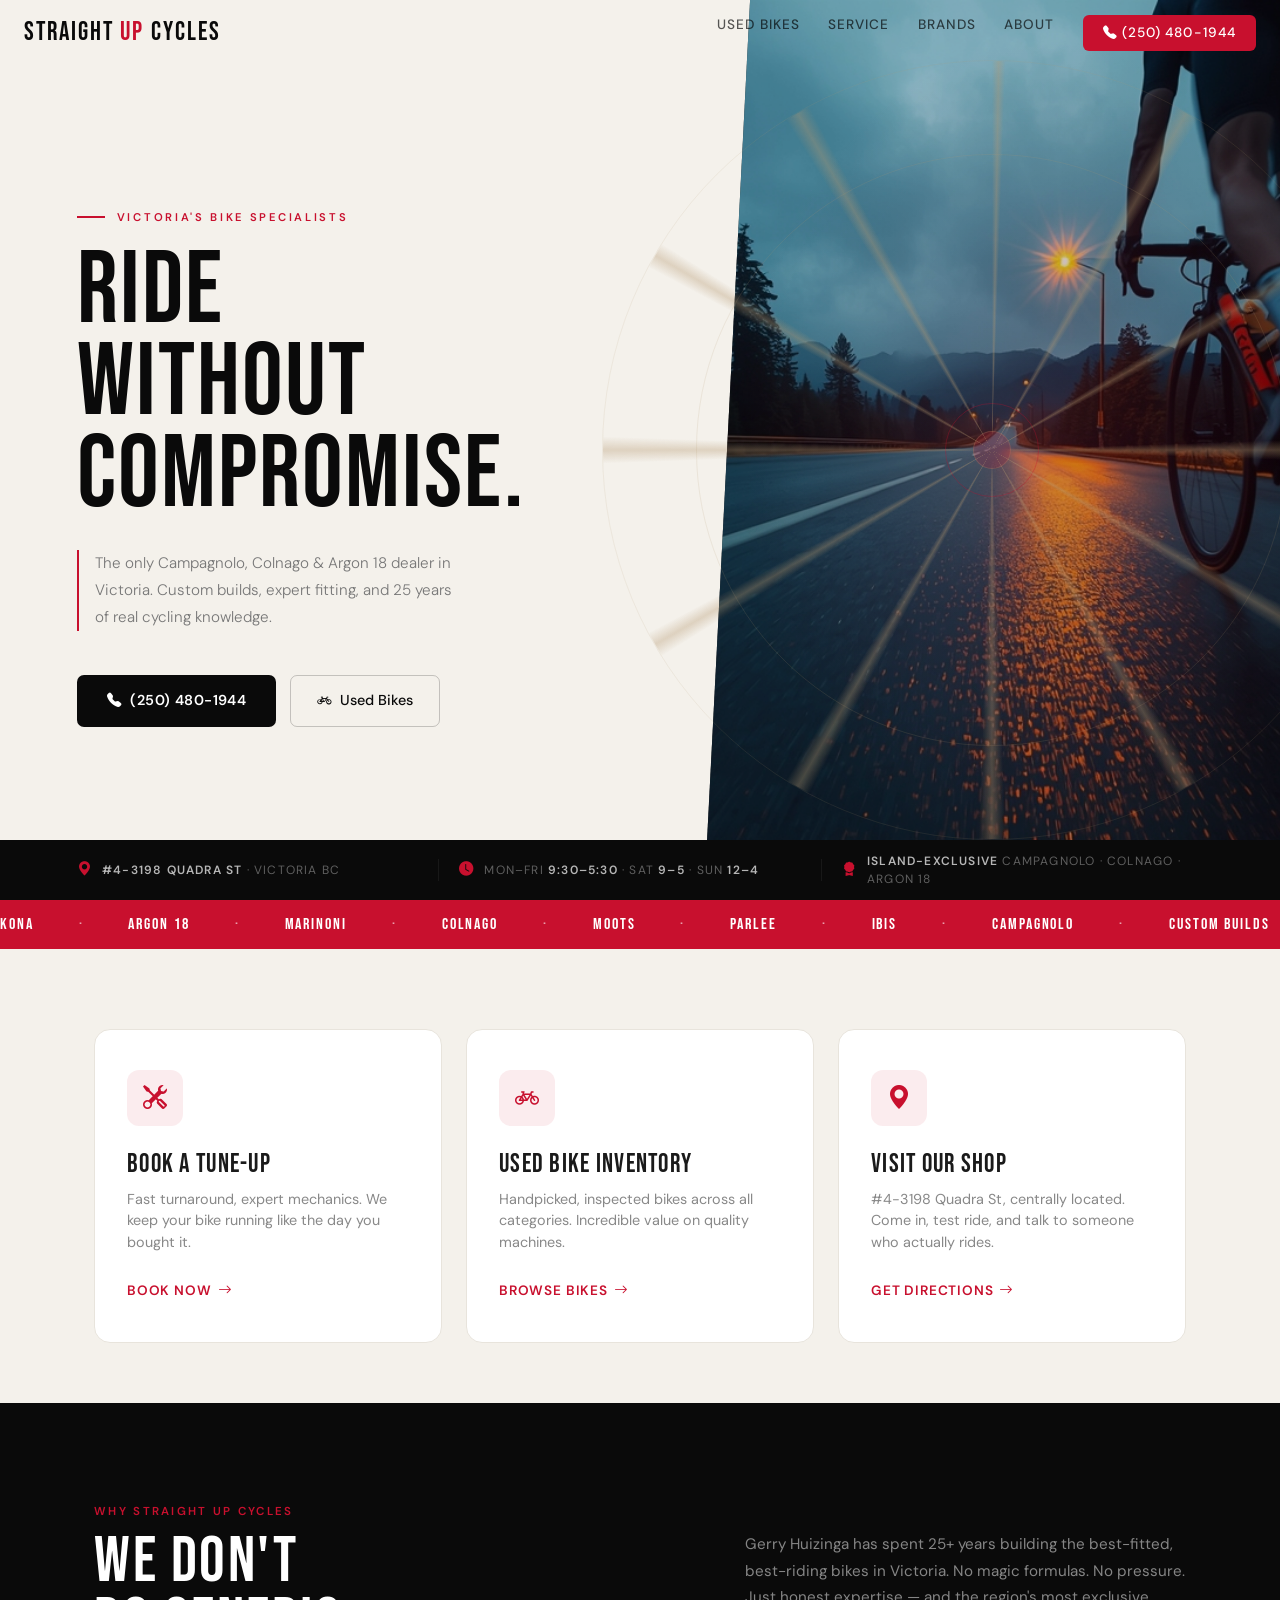
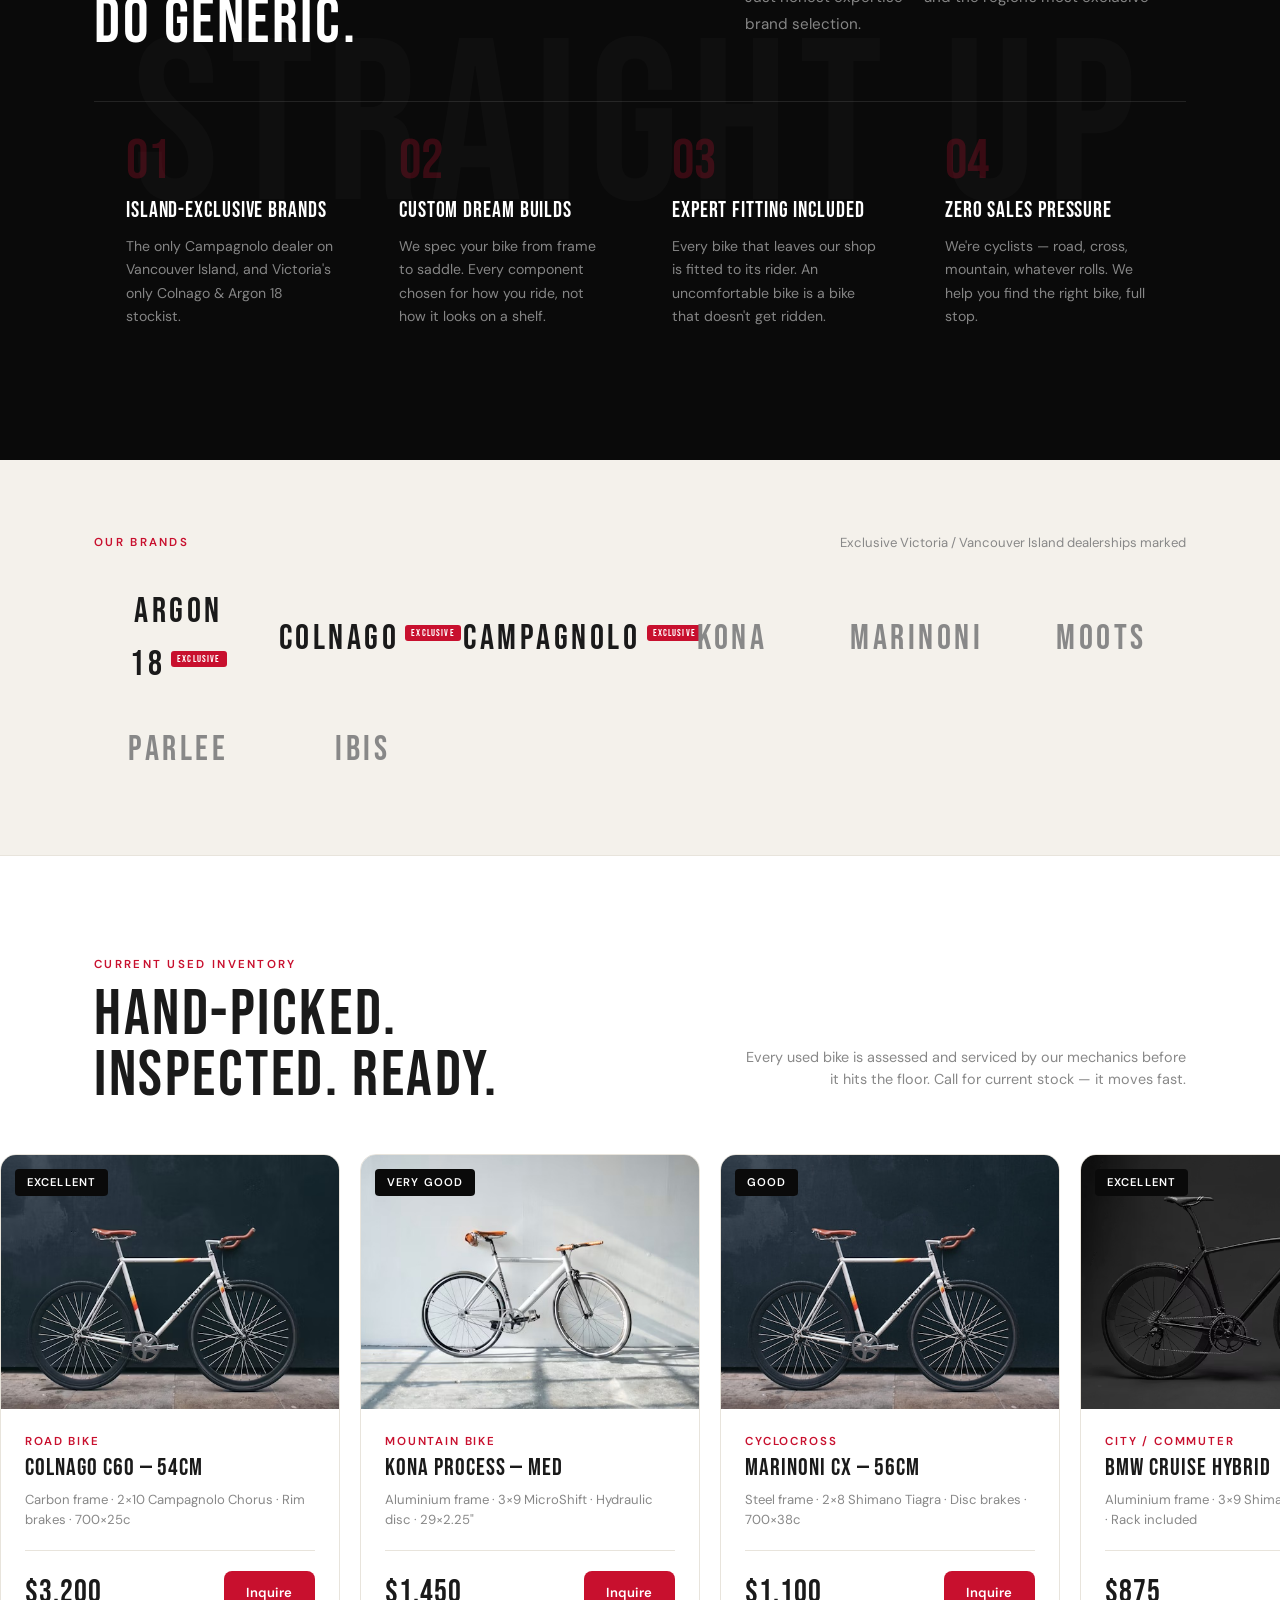
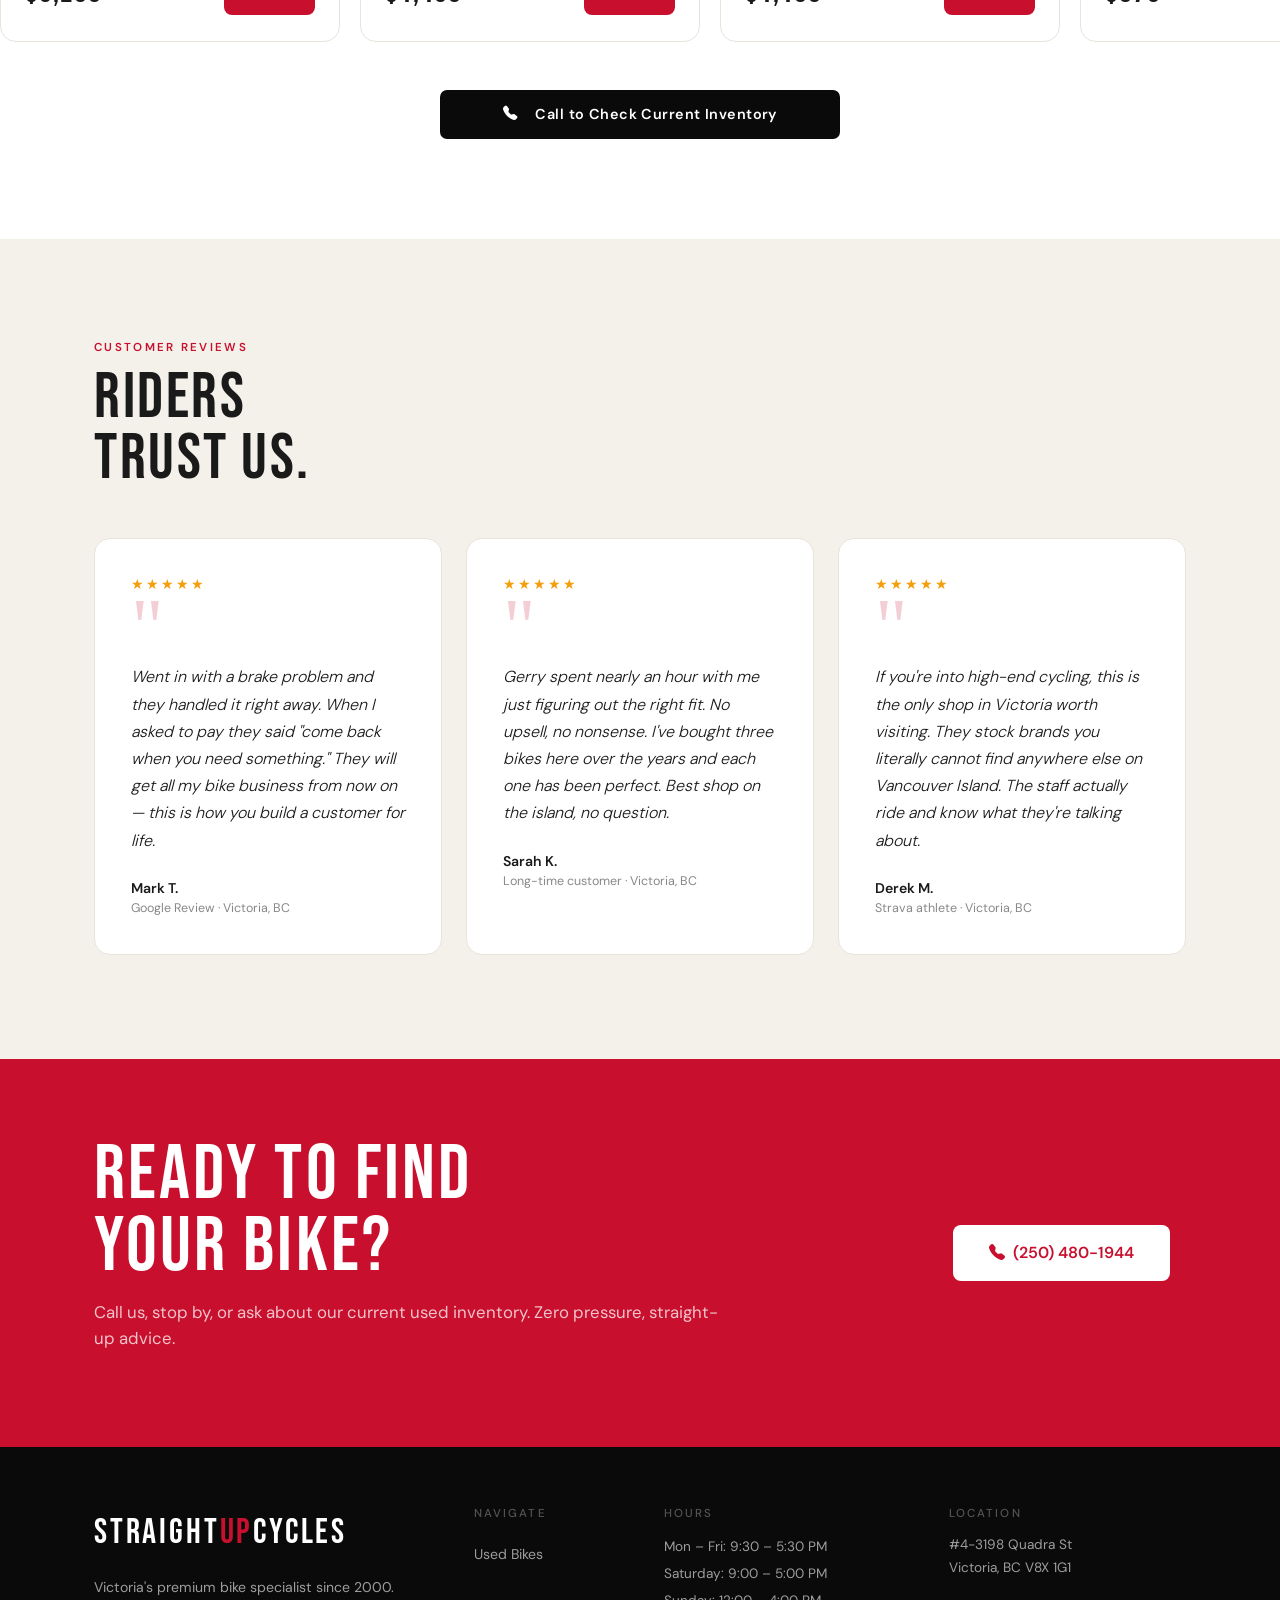
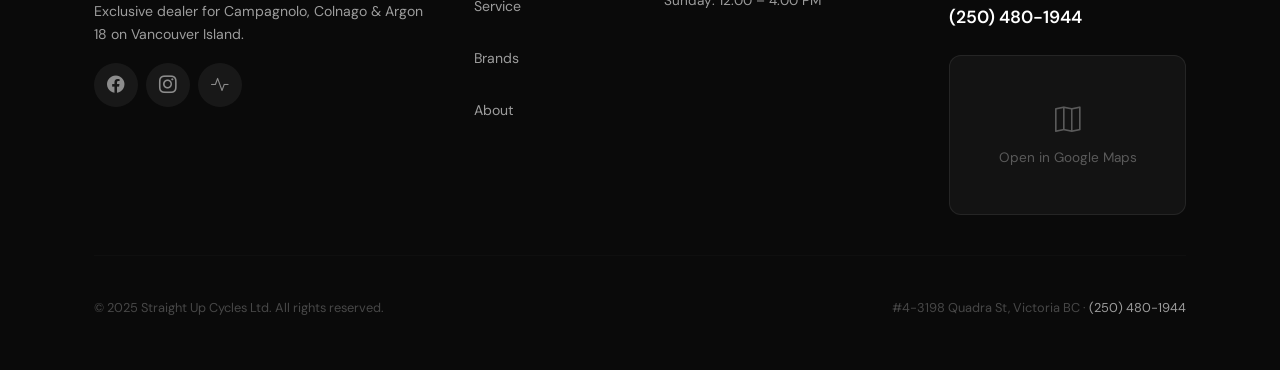
==== index.html @ c2f6ed8d "Rename" ====
<!DOCTYPE html>
<html lang="en">
<head>
  <meta charset="UTF-8" />
  <meta name="viewport" content="width=device-width, initial-scale=1.0" />
  <title>Straight Up Cycles — Victoria's Performance Bike Specialists</title>
  <meta name="description" content="Straight Up Cycles — Victoria BC's only Campagnolo, Colnago & Argon 18 dealer. Expert bike fitting, custom builds, service & used bikes since 2000." />

  <!-- Local CSS Assets -->
  <link href="css/bootstrap.min.css" rel="stylesheet" />
  <link href="css/bootstrap-icons.min.css" rel="stylesheet" />
  <link href="css/fonts.css" rel="stylesheet" />
  <link href="css/style.css" rel="stylesheet" />

  <!-- LocalBusiness Schema -->
  <script type="application/ld+json">
  {
    "@context": "https://schema.org",
    "@type": "LocalBusiness",
    "name": "Straight Up Cycles",
    "image": "https://straightupcycles.ca/og-image.jpg",
    "url": "https://straightupcycles.ca",
    "telephone": "+12504801944",
    "address": {
      "@type": "PostalAddress",
      "streetAddress": "#4-3198 Quadra St",
      "addressLocality": "Victoria",
      "addressRegion": "BC",
      "postalCode": "V8X 1G1",
      "addressCountry": "CA"
    },
    "openingHours": ["Mo-Fr 09:30-17:30","Sa 09:00-17:00","Su 12:00-16:00"]
  }
  </script>
  </head>
<body>

<!-- ───────── NAV ───────── -->
<nav class="site-nav" id="navbar">
  <a href="#" class="nav-logo">Straight <span>Up</span> Cycles</a>
  <div class="nav-links">
    <a href="#bikes">Used Bikes</a>
    <a href="#service">Service</a>
    <a href="#brands">Brands</a>
    <a href="#about">About</a>
    <a href="tel:+12504801944" class="nav-cta"><i class="bi bi-telephone-fill"></i> (250) 480-1944</a>
  </div>
  <button class="nav-hamburger" id="menuToggle" aria-label="Open menu">
    <span></span><span></span><span></span>
  </button>
</nav>

<!-- Mobile drawer -->
<div class="drawer-backdrop" id="drawerBackdrop"></div>
<aside class="mobile-drawer" id="mobileDrawer">
  <a href="#bikes" class="drawer-link">Used Bikes</a>
  <a href="#service" class="drawer-link">Service</a>
  <a href="#brands" class="drawer-link">Brands</a>
  <a href="#about" class="drawer-link">About</a>
  <a href="tel:+12504801944" class="drawer-cta drawer-link">
    <i class="bi bi-telephone-fill"></i> Call (250) 480-1944
  </a>
</aside>


<!-- ───────── HERO ───────── -->
<section class="hero">
  <!-- Massive spinning wheel (Hero Root) -->
  <div class="wheel-light">
    <div class="wheel-hub">
      <div class="hub-ring" style="width:12%;height:12%;border-color:rgba(200,16,46,0.3);"></div>
      <div class="hub-ring" style="width:5%;height:5%;background:rgba(200,16,46,0.2);"></div>
    </div>
  </div>

  <div class="left-panel">
    <div class="content-wrapper">
      <p class="hero-eyebrow">Victoria's Bike Specialists</p>
      <h1 class="display-heading">Ride<br>Without<br>Compromise.</h1>
      <p class="hero-sub">
        The only Campagnolo, Colnago &amp; Argon&nbsp;18 dealer in Victoria.
        Custom builds, expert fitting, and 25 years of real cycling knowledge.
      </p>
      <div class="hero-actions">
        <a href="tel:+12504801944" class="btn-primary-red">
          <i class="bi bi-telephone-fill"></i> (250) 480-1944
        </a>
        <a href="#bikes" class="btn-outline-dark">
          <i class="bi bi-bicycle"></i> Used Bikes
        </a>
      </div>
    </div>
  </div>

  <div class="right-panel">
    <img src="images/cyclist-hero.jpg" alt="Road cyclist at dusk on a wet BC road" loading="eager" />
  </div>

  <div class="hero-strip">
    <div class="strip-item"><i class="bi bi-geo-alt-fill"></i> <span><strong>#4-3198 Quadra St</strong> · Victoria BC</span></div>
    <div class="strip-item"><i class="bi bi-clock-fill"></i> <span>Mon–Fri <strong>9:30–5:30</strong> · Sat <strong>9–5</strong> · Sun <strong>12–4</strong></span></div>
    <div class="strip-item"><i class="bi bi-award-fill"></i> <span><strong>Island-exclusive</strong> Campagnolo · Colnago · Argon 18</span></div>
  </div>
</section>


<!-- ───────── TICKER ───────── -->
<div class="ticker-wrap" aria-hidden="true">
  <div class="ticker-inner">
    KONA <span>·</span> ARGON 18 <span>·</span> MARINONI <span>·</span> COLNAGO <span>·</span> MOOTS <span>·</span> PARLEE <span>·</span> IBIS <span>·</span> CAMPAGNOLO <span>·</span> CUSTOM BUILDS <span>·</span> BIKE FITTING <span>·</span> EXPERT SERVICE <span>·</span> 25 YEARS EXPERIENCE <span>·</span>
    KONA <span>·</span> ARGON 18 <span>·</span> MARINONI <span>·</span> COLNAGO <span>·</span> MOOTS <span>·</span> PARLEE <span>·</span> IBIS <span>·</span> CAMPAGNOLO <span>·</span> CUSTOM BUILDS <span>·</span> BIKE FITTING <span>·</span> EXPERT SERVICE <span>·</span> 25 YEARS EXPERIENCE <span>·</span>
  </div>
</div>


<!-- ───────── QUICK ACTIONS ───────── -->
<section class="quick-actions" id="service">
  <div class="container px-4">
    <div class="row g-3 g-md-4">
      <div class="col-12 col-md-4 fade-up">
        <a href="tel:+12504801944" class="action-card">
          <div class="icon-wrap"><i class="bi bi-tools"></i></div>
          <div class="action-card-text">
            <h3>Book a Tune-Up</h3>
            <p>Fast turnaround, expert mechanics. We keep your bike running like the day you bought it.</p>
            <span class="action-arrow">Book Now <i class="bi bi-arrow-right"></i></span>
          </div>
        </a>
      </div>
      <div class="col-12 col-md-4 fade-up">
        <a href="#bikes" class="action-card">
          <div class="icon-wrap"><i class="bi bi-bicycle"></i></div>
          <div class="action-card-text">
            <h3>Used Bike Inventory</h3>
            <p>Handpicked, inspected bikes across all categories. Incredible value on quality machines.</p>
            <span class="action-arrow">Browse Bikes <i class="bi bi-arrow-right"></i></span>
          </div>
        </a>
      </div>
      <div class="col-12 col-md-4 fade-up">
        <a href="https://maps.google.com/?q=4-3198+Quadra+St+Victoria+BC" target="_blank" class="action-card">
          <div class="icon-wrap"><i class="bi bi-geo-alt-fill"></i></div>
          <div class="action-card-text">
            <h3>Visit Our Shop</h3>
            <p>#4-3198 Quadra St, centrally located. Come in, test ride, and talk to someone who actually rides.</p>
            <span class="action-arrow">Get Directions <i class="bi bi-arrow-right"></i></span>
          </div>
        </a>
      </div>
    </div>
  </div>
</section>


<!-- ───────── DIFFERENTIATORS ───────── -->
<section class="differentiators" id="about">
  <div class="container px-4">
    <div class="row mb-60 mb-md-5">
      <div class="col-lg-6">
        <p class="section-label fade-up">Why Straight Up Cycles</p>
        <h2 class="display-heading section-title text-white fade-up">We Don't<br>Do Generic.</h2>
      </div>
      <div class="col-lg-5 offset-lg-1 d-flex align-items-end fade-up">
        <p style="color:rgba(255,255,255,0.5); font-size:0.95rem; line-height:1.75;">Gerry Huizinga has spent 25+ years building the best-fitted, best-riding bikes in Victoria. No magic formulas. No pressure. Just honest expertise — and the region's most exclusive brand selection.</p>
      </div>
    </div>

    <div class="row g-0">
      <div class="col-md-3 col-6 fade-up">
        <div class="diff-item">
          <div class="diff-num">01</div>
          <h4>Island-Exclusive Brands</h4>
          <p>The only Campagnolo dealer on Vancouver Island, and Victoria's only Colnago & Argon 18 stockist.</p>
        </div>
      </div>
      <div class="col-md-3 col-6 fade-up">
        <div class="diff-item">
          <div class="diff-num">02</div>
          <h4>Custom Dream Builds</h4>
          <p>We spec your bike from frame to saddle. Every component chosen for how you ride, not how it looks on a shelf.</p>
        </div>
      </div>
      <div class="col-md-3 col-6 fade-up">
        <div class="diff-item">
          <div class="diff-num">03</div>
          <h4>Expert Fitting Included</h4>
          <p>Every bike that leaves our shop is fitted to its rider. An uncomfortable bike is a bike that doesn't get ridden.</p>
        </div>
      </div>
      <div class="col-md-3 col-6 fade-up">
        <div class="diff-item">
          <div class="diff-num">04</div>
          <h4>Zero Sales Pressure</h4>
          <p>We're cyclists — road, cross, mountain, whatever rolls. We help you find the right bike, full stop.</p>
        </div>
      </div>
    </div>
  </div>
</section>


<!-- ───────── BRANDS ───────── -->
<section class="brands-section" id="brands">
  <div class="container px-4">
    <div class="row align-items-center mb-4">
      <div class="col">
        <p class="section-label mb-0">Our Brands</p>
      </div>
      <div class="col-auto">
        <span style="font-size:0.82rem; color:var(--mid-gray);">Exclusive Victoria / Vancouver Island dealerships marked</span>
      </div>
    </div>
    <div class="row align-items-center g-3">
      <div class="col-6 col-sm-4 col-md-2 text-center fade-up"><div class="brand-tag exclusive">ARGON 18</div></div>
      <div class="col-6 col-sm-4 col-md-2 text-center fade-up"><div class="brand-tag exclusive">COLNAGO</div></div>
      <div class="col-6 col-sm-4 col-md-2 text-center fade-up"><div class="brand-tag exclusive">CAMPAGNOLO</div></div>
      <div class="col-6 col-sm-4 col-md-2 text-center fade-up"><div class="brand-tag">KONA</div></div>
      <div class="col-6 col-sm-4 col-md-2 text-center fade-up"><div class="brand-tag">MARINONI</div></div>
      <div class="col-6 col-sm-4 col-md-2 text-center fade-up"><div class="brand-tag">MOOTS</div></div>
      <div class="col-6 col-sm-4 col-md-2 text-center fade-up"><div class="brand-tag">PARLEE</div></div>
      <div class="col-6 col-sm-4 col-md-2 text-center fade-up"><div class="brand-tag">IBIS</div></div>
    </div>
  </div>
</section>


<!-- ───────── USED BIKES ───────── -->
<section class="used-bikes" id="bikes">
  <div class="container px-4">
    <div class="row mb-4 mb-md-5 align-items-end">
      <div class="col-md-7">
        <p class="section-label fade-up">Current Used Inventory</p>
        <h2 class="display-heading section-title fade-up">Hand-Picked.<br>Inspected. Ready.</h2>
      </div>
      <div class="col-md-5 text-md-end fade-up">
        <p style="color:var(--mid-gray); font-size:0.9rem;">Every used bike is assessed and serviced by our mechanics before it hits the floor. Call for current stock — it moves fast.</p>
      </div>
    </div>
  </div>

  <div class="bike-marquee">
    <div class="bike-track">

      <!-- Original 4 cards -->
      <div class="bike-card">
        <div class="bike-card-img">
          <img src="images/bike.jpg" alt="Road Bike" loading="lazy" />
          <span class="condition-badge">Excellent</span>
        </div>
        <div class="bike-card-body">
          <div class="bike-type">Road Bike</div>
          <div class="bike-name">Colnago C60 — 54cm</div>
          <div class="bike-specs">Carbon frame · 2×10 Campagnolo Chorus · Rim brakes · 700×25c</div>
          <div class="bike-footer">
            <div class="bike-price">$3,200</div>
            <a href="tel:+12504801944" class="btn-inquire">Inquire</a>
          </div>
        </div>
      </div>

      <div class="bike-card">
        <div class="bike-card-img">
          <img src="images/Mountain-Bike.jpg" alt="Mountain Bike" loading="lazy" />
          <span class="condition-badge">Very Good</span>
        </div>
        <div class="bike-card-body">
          <div class="bike-type">Mountain Bike</div>
          <div class="bike-name">Kona Process — Med</div>
          <div class="bike-specs">Aluminium frame · 3×9 MicroShift · Hydraulic disc · 29×2.25"</div>
          <div class="bike-footer">
            <div class="bike-price">$1,450</div>
            <a href="tel:+12504801944" class="btn-inquire">Inquire</a>
          </div>
        </div>
      </div>

      <div class="bike-card">
        <div class="bike-card-img">
          <img src="images/cycle-cross.jpg" alt="Cyclocross Bike" loading="lazy" />
          <span class="condition-badge">Good</span>
        </div>
        <div class="bike-card-body">
          <div class="bike-type">Cyclocross</div>
          <div class="bike-name">Marinoni CX — 56cm</div>
          <div class="bike-specs">Steel frame · 2×8 Shimano Tiagra · Disc brakes · 700×38c</div>
          <div class="bike-footer">
            <div class="bike-price">$1,100</div>
            <a href="tel:+12504801944" class="btn-inquire">Inquire</a>
          </div>
        </div>
      </div>

      <div class="bike-card">
        <div class="bike-card-img">
          <img src="images/city.jpg" alt="City Bike" loading="lazy" />
          <span class="condition-badge">Excellent</span>
        </div>
        <div class="bike-card-body">
          <div class="bike-type">City / Commuter</div>
          <div class="bike-name">BMW Cruise Hybrid</div>
          <div class="bike-specs">Aluminium frame · 3×9 Shimano XT · Rim brakes · Rack included</div>
          <div class="bike-footer">
            <div class="bike-price">$875</div>
            <a href="tel:+12504801944" class="btn-inquire">Inquire</a>
          </div>
        </div>
      </div>

      <!-- Duplicated 4 cards for seamless loop -->
      <div class="bike-card" aria-hidden="true">
        <div class="bike-card-img">
          <img src="images/bike.jpg" alt="" loading="lazy" />
          <span class="condition-badge">Excellent</span>
        </div>
        <div class="bike-card-body">
          <div class="bike-type">Road Bike</div>
          <div class="bike-name">Colnago C60 — 54cm</div>
          <div class="bike-specs">Carbon frame · 2×10 Campagnolo Chorus · Rim brakes · 700×25c</div>
          <div class="bike-footer">
            <div class="bike-price">$3,200</div>
            <a href="tel:+12504801944" class="btn-inquire">Inquire</a>
          </div>
        </div>
      </div>

      <div class="bike-card" aria-hidden="true">
        <div class="bike-card-img">
          <img src="images/Mountain-Bike.jpg" alt="" loading="lazy" />
          <span class="condition-badge">Very Good</span>
        </div>
        <div class="bike-card-body">
          <div class="bike-type">Mountain Bike</div>
          <div class="bike-name">Kona Process — Med</div>
          <div class="bike-specs">Aluminium frame · 3×9 MicroShift · Hydraulic disc · 29×2.25"</div>
          <div class="bike-footer">
            <div class="bike-price">$1,450</div>
            <a href="tel:+12504801944" class="btn-inquire">Inquire</a>
          </div>
        </div>
      </div>

      <div class="bike-card" aria-hidden="true">
        <div class="bike-card-img">
          <img src="images/cycle-cross.jpg" alt="" loading="lazy" />
          <span class="condition-badge">Good</span>
        </div>
        <div class="bike-card-body">
          <div class="bike-type">Cyclocross</div>
          <div class="bike-name">Marinoni CX — 56cm</div>
          <div class="bike-specs">Steel frame · 2×8 Shimano Tiagra · Disc brakes · 700×38c</div>
          <div class="bike-footer">
            <div class="bike-price">$1,100</div>
            <a href="tel:+12504801944" class="btn-inquire">Inquire</a>
          </div>
        </div>
      </div>

      <div class="bike-card" aria-hidden="true">
        <div class="bike-card-img">
          <img src="images/city.jpg" alt="" loading="lazy" />
          <span class="condition-badge">Excellent</span>
        </div>
        <div class="bike-card-body">
          <div class="bike-type">City / Commuter</div>
          <div class="bike-name">BMW Cruise Hybrid</div>
          <div class="bike-specs">Aluminium frame · 3×9 Shimano XT · Rim brakes · Rack included</div>
          <div class="bike-footer">
            <div class="bike-price">$875</div>
            <a href="tel:+12504801944" class="btn-inquire">Inquire</a>
          </div>
        </div>
      </div>

    </div>
  </div>

  <div class="container px-4">
    <div class="text-center mt-4 mt-md-5 fade-up">
      <a href="tel:+12504801944" class="btn-primary-red" style="font-size:0.9rem; padding:14px 32px; width:100%; max-width:400px; justify-content:center;">
        <i class="bi bi-telephone-fill"></i>&nbsp; Call to Check Current Inventory
      </a>
    </div>
  </div>
</section>


<!-- ───────── TESTIMONIALS ───────── -->
<section class="testimonials">
  <div class="container px-4">
    <div class="row mb-4 mb-md-5">
      <div class="col-md-6">
        <p class="section-label fade-up">Customer Reviews</p>
        <h2 class="display-heading section-title fade-up">Riders<br>Trust Us.</h2>
      </div>
    </div>
  </div>

  <div class="testimonial-scroll-wrap">
    <div class="testimonial-scroll-inner container px-4">

      <div class="testimonial-wrap fade-up">
        <div class="testimonial-card">
          <div class="stars">★★★★★</div>
          <span class="quote-mark">"</span>
          <blockquote>Went in with a brake problem and they handled it right away. When I asked to pay they said "come back when you need something." They will get all my bike business from now on — this is how you build a customer for life.</blockquote>
          <div class="reviewer-name">Mark T.</div>
          <div class="reviewer-detail">Google Review · Victoria, BC</div>
        </div>
      </div>

      <div class="testimonial-wrap fade-up">
        <div class="testimonial-card">
          <div class="stars">★★★★★</div>
          <span class="quote-mark">"</span>
          <blockquote>Gerry spent nearly an hour with me just figuring out the right fit. No upsell, no nonsense. I've bought three bikes here over the years and each one has been perfect. Best shop on the island, no question.</blockquote>
          <div class="reviewer-name">Sarah K.</div>
          <div class="reviewer-detail">Long-time customer · Victoria, BC</div>
        </div>
      </div>

      <div class="testimonial-wrap fade-up">
        <div class="testimonial-card">
          <div class="stars">★★★★★</div>
          <span class="quote-mark">"</span>
          <blockquote>If you're into high-end cycling, this is the only shop in Victoria worth visiting. They stock brands you literally cannot find anywhere else on Vancouver Island. The staff actually ride and know what they're talking about.</blockquote>
          <div class="reviewer-name">Derek M.</div>
          <div class="reviewer-detail">Strava athlete · Victoria, BC</div>
        </div>
      </div>

    </div>
  </div>
</section>


<!-- ───────── CTA BAND ───────── -->
<section class="cta-band">
  <div class="container px-4">
    <div class="row align-items-center">
      <div class="col-md-7 mb-4 mb-md-0">
        <h2 class="display-heading fade-up">Ready to Find<br>Your Bike?</h2>
        <p class="mt-3 fade-up">Call us, stop by, or ask about our current used inventory. Zero pressure, straight-up advice.</p>
      </div>
      <div class="col-md-5 text-md-end fade-up">
        <a href="tel:+12504801944" class="btn-white me-3">
          <i class="bi bi-telephone-fill"></i> (250) 480-1944
        </a>
      </div>
    </div>
  </div>
</section>


<!-- ───────── FOOTER ───────── -->
<footer>
  <div class="container px-4">
    <div class="row g-5">
      <div class="col-lg-4">
        <a href="#" class="footer-logo">Straight <span>Up</span> Cycles</a>
        <p style="font-size:0.88rem; margin-top:16px; line-height:1.7;">Victoria's premium bike specialist since 2000. Exclusive dealer for Campagnolo, Colnago & Argon 18 on Vancouver Island.</p>
        <div class="mt-3 d-flex gap-2">
          <a href="#" class="social-btn" aria-label="Facebook"><i class="bi bi-facebook"></i></a>
          <a href="#" class="social-btn" aria-label="Instagram"><i class="bi bi-instagram"></i></a>
          <a href="#" class="social-btn" aria-label="Strava"><i class="bi bi-activity"></i></a>
        </div>
      </div>

      <div class="col-lg-2 col-md-4">
        <h6>Navigate</h6>
        <div class="d-flex flex-column gap-2" style="font-size:0.88rem;">
          <a href="#bikes">Used Bikes</a>
          <a href="#service">Service</a>
          <a href="#brands">Brands</a>
          <a href="#about">About</a>
        </div>
      </div>

      <div class="col-lg-3 col-md-4">
        <h6>Hours</h6>
        <div style="font-size:0.85rem; line-height:2;">
          Mon – Fri: 9:30 – 5:30 PM<br>
          Saturday: 9:00 – 5:00 PM<br>
          Sunday: 12:00 – 4:00 PM
        </div>
      </div>

      <div class="col-lg-3 col-md-4">
        <h6>Location</h6>
        <p style="font-size:0.85rem; line-height:1.7;">#4-3198 Quadra St<br>Victoria, BC  V8X 1G1</p>
        <a href="tel:+12504801944" style="font-size:1.1rem; font-weight:600; color:#fff;">(250) 480-1944</a>
        <div class="mt-3">
          <a href="https://maps.google.com/?q=4-3198+Quadra+St+Victoria+BC" target="_blank" class="map-placeholder">
            <i class="bi bi-map"></i>
            <span>Open in Google Maps</span>
          </a>
        </div>
      </div>
    </div>

    <hr class="footer-divider" />
    <div class="d-flex flex-column flex-md-row justify-content-between align-items-center gap-2 footer-legal">
      <span>© 2025 Straight Up Cycles Ltd. All rights reserved.</span>
      <span>#4-3198 Quadra St, Victoria BC · <a href="tel:+12504801944">(250) 480-1944</a></span>
    </div>
  </div>
</footer>


<!-- ───────── STICKY MOBILE CALL BAR ───────── -->
<div class="mobile-call-bar" role="complementary" aria-label="Call us">
  <a href="tel:+12504801944">
    <i class="bi bi-telephone-fill"></i>
    Call Straight Up Cycles — (250) 480-1944
  </a>
</div>


<!-- Local JS Assets -->
<script src="js/bootstrap.bundle.min.js" defer></script>
<script src="js/script.js" defer></script>

</body>
</html>
---- css/fonts.css ----
@font-face {
  font-family: "Bebas Neue";
  font-style: normal;
  font-weight: 400;
  font-display: swap;
  src: url("../fonts/BebasNeue-Regular.ttf") format("truetype");
}

@font-face {
  font-family: "DM Sans";
  font-style: normal;
  font-weight: 300;
  font-display: swap;
  src: url("../fonts/DMSans-Light.ttf") format("truetype");
}

@font-face {
  font-family: "DM Sans";
  font-style: normal;
  font-weight: 400;
  font-display: swap;
  src: url("../fonts/DMSans-Regular.ttf") format("truetype");
}

@font-face {
  font-family: "DM Sans";
  font-style: normal;
  font-weight: 500;
  font-display: swap;
  src: url("../fonts/DMSans-Medium.ttf") format("truetype");
}

@font-face {
  font-family: "DM Sans";
  font-style: normal;
  font-weight: 600;
  font-display: swap;
  src: url("../fonts/DMSans-SemiBold.ttf") format("truetype");
}
---- css/style.css ----
:root {
  --black: #0a0a0a;
  --off-white: #f4f1eb;
  --mid-gray: #888;
  --light-gray: #e8e4dc;
  --accent: #c8102e;       /* Championship red */
  --accent-dark: #9e0b24;
  --text: #1a1a1a;
}

* { box-sizing: border-box; }

html { scroll-behavior: smooth; }

body {
  font-family: 'DM Sans', sans-serif;
  background: var(--off-white);
  color: var(--text);
  overflow-x: hidden;
}

/* ─── TYPOGRAPHY ─── */
.display-heading {
  font-family: 'Bebas Neue', sans-serif;
  letter-spacing: 0.04em;
  line-height: 0.92;
}

/* ─── NAVBAR ─── */
.site-nav {
  position: fixed;
  top: 0; left: 0; right: 0;
  z-index: 1000;
  padding: 14px 24px;
  display: flex;
  align-items: center;
  justify-content: space-between;
  transition: background 0.3s, box-shadow 0.3s;
}
.site-nav .nav-logo { color: var(--black); }
.site-nav .nav-links a { color: rgba(0,0,0,0.65); }
.site-nav .nav-links a:hover { color: var(--accent); }
.site-nav.scrolled {
  background: var(--black);
  box-shadow: 0 2px 20px rgba(0,0,0,0.4);
}
.site-nav.scrolled .nav-logo { color: #fff; }
.site-nav.scrolled .nav-links a { color: rgba(255,255,255,0.8); }
.site-nav.scrolled .nav-links a:hover { color: var(--accent); }
.nav-logo {
  font-family: 'Bebas Neue', sans-serif;
  font-size: 1.6rem;
  letter-spacing: 0.08em;
  text-decoration: none;
  transition: color 0.3s;
}
.nav-logo span { color: var(--accent); }
.nav-links { display: none; gap: 28px; }
.nav-links a {
  text-decoration: none;
  font-size: 0.85rem;
  font-weight: 500;
  letter-spacing: 0.08em;
  text-transform: uppercase;
  transition: color 0.2s;
}
.nav-cta {
  background: var(--accent);
  color: #fff !important;
  padding: 8px 20px;
  border-radius: 6px;
}
.nav-cta:hover { background: var(--accent-dark) !important; color: #fff !important; }

/* Hamburger button */
.nav-hamburger {
  display: flex;
  flex-direction: column;
  gap: 5px;
  background: none;
  border: none;
  cursor: pointer;
  padding: 8px;
  z-index: 1002;
  -webkit-tap-highlight-color: transparent;
}
.nav-hamburger span {
  display: block;
  width: 24px;
  height: 2px;
  background: var(--accent);
  border-radius: 2px;
  transition: transform 0.3s, opacity 0.3s, background 0.3s;
}
.site-nav.scrolled .nav-hamburger span { background: #fff; }
.nav-hamburger.active span:nth-child(1) { transform: translateY(7px) rotate(45deg); background: #fff; }
.nav-hamburger.active span:nth-child(2) { opacity: 0; }
.nav-hamburger.active span:nth-child(3) { transform: translateY(-7px) rotate(-45deg); background: #fff; }

/* Mobile drawer */
.mobile-drawer {
  position: fixed;
  top: 0; right: 0; bottom: 0;
  width: 280px;
  background: var(--black);
  z-index: 2001; /* Elevated to ensure visibility */
  transform: translateX(100%);
  transition: transform 0.35s cubic-bezier(0.22,1,0.36,1);
  padding: 100px 32px 40px;
  display: flex;
  flex-direction: column;
  gap: 0;
}
.mobile-drawer.open { transform: translateX(0); }
.mobile-drawer a {
  color: rgba(255,255,255,0.7);
  text-decoration: none;
  font-size: 1.1rem;
  font-weight: 500;
  letter-spacing: 0.08em;
  text-transform: uppercase;
  padding: 16px 0;
  border-bottom: 1px solid rgba(255,255,255,0.06);
  transition: color 0.2s;
  display: block;
}
.mobile-drawer a:hover, .mobile-drawer a:active { color: var(--accent); }
.mobile-drawer .drawer-cta {
  margin-top: auto;
  background: var(--accent);
  color: #fff;
  text-align: center;
  border-radius: 10px;
  padding: 18px;
  font-weight: 700;
  font-size: 1rem;
  letter-spacing: 0.04em;
  border-bottom: none;
  display: flex;
  align-items: center;
  justify-content: center;
  gap: 10px;
}
.drawer-backdrop {
  position: fixed;
  inset: 0;
  background: rgba(0,0,0,0.5);
  z-index: 2000; /* Sits just below the drawer */
  opacity: 0;
  pointer-events: none;
  transition: opacity 0.3s;
}
.drawer-backdrop.visible {
  opacity: 1;
  pointer-events: auto;
}

@media (min-width: 769px) {
  .nav-links { display: flex; }
  .nav-hamburger { display: none; }
  .mobile-drawer, .drawer-backdrop { display: none !important; }
}

/* ─── HERO (Concept B — "The White Line") ─── */
.hero {
  position: relative;
  min-height: 100vh;
  background: var(--off-white);
  overflow: hidden;
  display: flex;
  align-items: stretch;
}

.hero .left-panel {
  position: relative;
  z-index: 1; /* Background layer */
  flex: 0 0 55%;
  padding: 14vh 6vw 10vh;
  display: flex;
  flex-direction: column;
  justify-content: center;
  background: var(--off-white);
}

/* Content wrapper ensuring text is ALWAYS on top */
.hero .left-panel .content-wrapper {
  position: relative;
  z-index: 4;
}

.hero .right-panel {
  flex: 1;
  background: var(--black);
  position: relative;
  overflow: hidden;
  clip-path: polygon(8% 0, 100% 0, 100% 100%, 0% 100%);
  z-index: 1;
}
.hero .right-panel::after {
  content: '';
  position: absolute;
  inset: 0;
  background: radial-gradient(
    ellipse at 60% 50%,
    rgba(200,16,46,0.15) 0%,
    transparent 65%
  );
  z-index: 2;
}

.hero .right-panel img {
  position: absolute;
  inset: 0;
  width: 100%; height: 100%;
  object-fit: cover;
  z-index: 1;
  opacity: 0.8;
}

/* Decorative spinning wheel silhouette (Universal Cross-Panel Vision) */
.wheel-light {
  position: absolute;
  right: -8vw;
  top: 50%;
  transform: translate3d(0, -50%, 0); /* Force 3D hardware acceleration */
  width: 68vw;
  height: 68vw;
  max-width: 780px;
  max-height: 780px;
  border-radius: 50%;
  border: 1.5px solid rgba(182, 153, 114, 0.12); /* Champagne Bronze Rim */
  animation: wheelSpin 40s linear infinite;
  z-index: 2; /* Motion layer - sits over bg, under content */
  pointer-events: none;
  will-change: transform;
  backface-visibility: hidden;
  perspective: 1000px;
}
.wheel-light::before {
  content: '';
  position: absolute;
  inset: 12%;
  border-radius: 50%;
  border: 1px solid rgba(182, 153, 114, 0.15);
}
.wheel-light::after {
  content: '';
  position: absolute;
  inset: 0;
  border-radius: 50%;
  background: conic-gradient(
    from 0deg,
    transparent 0deg,
    rgba(182, 153, 114, 0.4) 1deg, /* Elegant Bronze Spokes */
    transparent 2deg,
    transparent 28deg,
    rgba(182, 153, 114, 0.4) 30deg,
    transparent 32deg,
    transparent 58deg,
    rgba(182, 153, 114, 0.4) 60deg,
    transparent 62deg,
    transparent 88deg,
    rgba(182, 153, 114, 0.4) 90deg,
    transparent 92deg,
    transparent 118deg,
    rgba(182, 153, 114, 0.4) 120deg,
    transparent 122deg,
    transparent 148deg,
    rgba(182, 153, 114, 0.4) 150deg,
    transparent 152deg,
    transparent 178deg,
    rgba(182, 153, 114, 0.4) 180deg,
    transparent 182deg,
    transparent 208deg,
    rgba(182, 153, 114, 0.4) 210deg,
    transparent 212deg,
    transparent 238deg,
    rgba(182, 153, 114, 0.4) 240deg,
    transparent 242deg,
    transparent 268deg,
    rgba(182, 153, 114, 0.4) 270deg,
    transparent 272deg,
    transparent 298deg,
    rgba(182, 153, 114, 0.4) 300deg,
    transparent 302deg,
    transparent 328deg,
    rgba(182, 153, 114, 0.4) 330deg,
    transparent 332deg
  );
  opacity: 0.9;
}

/* Inner hub rings */
.wheel-hub {
  position: absolute;
  inset: 0;
  border-radius: 50%;
  display: flex;
  align-items: center;
  justify-content: center;
}
.hub-ring {
  position: absolute;
  border-radius: 50%;
  border: 1px solid rgba(182, 153, 114, 0.25);
}
.hub-ring:nth-child(2) {
  animation: hubHeartbeat 3s ease-in-out infinite;
}

@keyframes hubHeartbeat {
  0%, 100% { transform: scale(1); opacity: 0.2; }
  50% { transform: scale(1.15); opacity: 0.5; }
}
@keyframes wheelSpin { 
  from { transform: translate3d(var(--tw-translateX, 0px), -50%, 0) rotate(0deg); }
  to { transform: translate3d(var(--tw-translateX, 0px), -50%, 0) rotate(360deg); } 
}

.hero-eyebrow {
  font-size: 0.7rem;
  font-weight: 700;
  letter-spacing: 0.24em;
  text-transform: uppercase;
  color: var(--accent);
  margin-bottom: 20px;
  display: flex;
  align-items: center;
  gap: 12px;
}
.hero-eyebrow::before {
  content: '';
  display: inline-block;
  width: 28px; height: 2px;
  background: var(--accent);
}

.hero h1 {
  font-size: clamp(4.5rem, 8vw, 8rem);
  line-height: 0.9;
  letter-spacing: 0.02em;
  color: var(--black);
  margin-bottom: 28px;
}

.hero-sub {
  font-size: 0.95rem;
  line-height: 1.78;
  color: #777;
  font-weight: 300;
  max-width: 380px;
  margin-bottom: 44px;
  border-left: 2px solid var(--accent);
  padding-left: 16px;
}

.hero-actions {
  display: flex;
  gap: 14px;
  flex-wrap: wrap;
}

.btn-primary-red {
  display: inline-flex;
  align-items: center;
  gap: 9px;
  background: var(--black);
  color: #fff;
  text-decoration: none;
  border: none;
  border-radius: 7px;
  padding: 15px 30px;
  font-size: 0.9rem;
  font-weight: 600;
  letter-spacing: 0.03em;
  transition: background 0.2s, transform 0.15s;
}
.btn-primary-red:hover { background: var(--accent); color: #fff; transform: translateY(-2px); }

.btn-outline-dark {
  display: inline-flex;
  align-items: center;
  gap: 9px;
  background: transparent;
  color: var(--black);
  text-decoration: none;
  border: 1.5px solid rgba(0,0,0,0.2);
  border-radius: 7px;
  padding: 14px 26px;
  font-size: 0.9rem;
  font-weight: 500;
  transition: border-color 0.2s, color 0.2s;
}
.btn-outline-dark:hover { border-color: var(--accent); color: var(--accent); }

/* Bottom info strip */
.hero-strip {
  position: absolute;
  bottom: 0; left: 0; right: 0;
  height: 60px;
  background: var(--black);
  display: flex;
  align-items: center;
  padding: 0 6vw;
  z-index: 5;
}
.strip-item {
  flex: 1;
  display: flex;
  align-items: center;
  gap: 10px;
  font-size: 0.75rem;
  letter-spacing: 0.1em;
  text-transform: uppercase;
  color: rgba(255,255,255,0.35);
  border-right: 1px solid rgba(255,255,255,0.06);
  padding: 0 20px;
}
.strip-item:first-child { padding-left: 0; }
.strip-item:last-child { border-right: none; }
.strip-item i { color: var(--accent); font-size: 0.9rem; }
.strip-item strong { color: rgba(255,255,255,0.7); }

@media (max-width: 768px) {
  .site-nav {
    padding: 8px 16px; /* Reduced vertical footprint */
  }
  .nav-logo {
    font-size: 1.4rem; /* Slightly smaller for more clearance */
  }
  .hero {
    flex-direction: column-reverse;
    min-height: auto;
  }
  /* Mobile Wheel Positioning: Anchored to Image Panel */
  .wheel-light {
    top: 22vh; /* Centered in the top image section */
    right: 50%;
    --tw-translateX: 50%; /* Using variable for keyframe sync */
    transform: translate3d(50%, -50%, 0);
    width: 110vw;
    height: 110vw;
  }
  /* Ultra-tight spokes on mobile for absolute stability (Reduced by another 20%) */
  .wheel-light::after {
    -webkit-mask-image: radial-gradient(circle, black 20%, transparent 45%);
    mask-image: radial-gradient(circle, black 20%, transparent 45%);
  }
  .hero .right-panel {
    flex: none;
    height: 45vh;
    min-height: 280px;
    clip-path: none;
  }
  .hero .left-panel {
    flex: none;
    padding: 40px 24px 36px;
  }
  .hero h1 {
    font-size: clamp(3.2rem, 12vw, 4.5rem);
    margin-bottom: 20px;
  }
  .hero-sub {
    font-size: 0.88rem;
    margin-bottom: 28px;
    max-width: 100%;
  }
  .hero-actions {
    flex-direction: column;
  }
  .hero-actions a {
    width: 100%;
    justify-content: center;
    padding: 16px;
    font-size: 1rem;
  }
  .hero-strip { display: none; }
  .wheel-light { width: 110%; opacity: 0.4; mix-blend-mode: normal; }
}

@keyframes fadeUp {
  from { opacity: 0; transform: translateY(30px); }
  to   { opacity: 1; transform: translateY(0); }
}
@keyframes fadeIn {
  from { opacity: 0; }
  to   { opacity: 1; }
}

/* ─── TICKER ─── */
.ticker-wrap {
  background: var(--accent);
  overflow: hidden;
  white-space: nowrap;
  padding: 10px 0;
}
.ticker-inner {
  display: inline-block;
  animation: ticker 30s linear infinite;
  font-family: 'Bebas Neue', sans-serif;
  font-size: 0.85rem;
  letter-spacing: 0.12em;
  color: #fff;
}
.ticker-inner span { margin: 0 24px; opacity: 0.6; }
@keyframes ticker {
  from { transform: translateX(0); }
  to   { transform: translateX(-50%); }
}
@media (min-width: 769px) {
  .ticker-wrap { padding: 12px 0; }
  .ticker-inner { font-size: 1rem; }
  .ticker-inner span { margin: 0 40px; }
}

/* ─── SECTION HEADERS ─── */
.section-label {
  font-size: 0.72rem;
  font-weight: 600;
  letter-spacing: 0.2em;
  text-transform: uppercase;
  color: var(--accent);
  margin-bottom: 12px;
}
.section-title {
  font-size: clamp(2.4rem, 5vw, 4rem);
  line-height: 0.95;
  margin-bottom: 0;
}

/* ─── QUICK ACTIONS ─── */
.quick-actions { padding: 48px 0 36px; }

.action-card {
  background: #fff;
  border-radius: 16px;
  padding: 24px 20px;
  border: 1px solid var(--light-gray);
  text-decoration: none;
  color: var(--text);
  display: flex;
  flex-direction: row;
  align-items: flex-start;
  gap: 16px;
  transition: transform 0.2s, box-shadow 0.2s, border-color 0.2s;
  height: 100%;
}
.action-card:hover, .action-card:active {
  box-shadow: 0 12px 36px rgba(0,0,0,0.1);
  border-color: var(--accent);
  color: var(--text);
}
.action-card .icon-wrap {
  width: 48px; height: 48px;
  min-width: 48px;
  background: rgba(200,16,46,0.08);
  border-radius: 12px;
  display: flex; align-items: center; justify-content: center;
  margin-bottom: 0;
}
.action-card .icon-wrap i {
  font-size: 1.3rem;
  color: var(--accent);
}
.action-card-text { flex: 1; }
.action-card h3 {
  font-family: 'Bebas Neue', sans-serif;
  font-size: 1.4rem;
  letter-spacing: 0.05em;
  margin-bottom: 4px;
}
.action-card p {
  font-size: 0.85rem;
  color: var(--mid-gray);
  margin-bottom: 12px;
  line-height: 1.5;
}
.action-arrow {
  display: inline-flex;
  align-items: center;
  gap: 6px;
  font-size: 0.8rem;
  font-weight: 600;
  color: var(--accent);
  letter-spacing: 0.06em;
  text-transform: uppercase;
}

@media (min-width: 769px) {
  .quick-actions { padding: 80px 0 60px; }
  .action-card {
    flex-direction: column;
    padding: 40px 32px;
    gap: 0;
  }
  .action-card:hover { transform: translateY(-6px); box-shadow: 0 20px 50px rgba(0,0,0,0.12); }
  .action-card .icon-wrap {
    width: 56px; height: 56px;
    margin-bottom: 24px;
  }
  .action-card .icon-wrap i { font-size: 1.5rem; }
  .action-card h3 { font-size: 1.6rem; margin-bottom: 8px; }
  .action-card p { font-size: 0.9rem; margin-bottom: 24px; }
  .action-arrow { font-size: 0.85rem; }
}

/* ─── DIFFERENTIATORS ─── */
.differentiators {
  background: var(--black);
  padding: 60px 0;
  position: relative;
  overflow: hidden;
}
.differentiators::before {
  content: 'STRAIGHT UP';
  position: absolute;
  top: 50%;
  left: 50%;
  transform: translate(-50%,-50%);
  font-family: 'Bebas Neue', sans-serif;
  font-size: clamp(4rem, 18vw, 18rem);
  letter-spacing: 0.05em;
  color: rgba(255,255,255,0.025);
  white-space: nowrap;
  pointer-events: none;
}
.differentiators .section-label { color: var(--accent); }
.differentiators .section-title { color: #fff; }

.diff-item {
  padding: 20px 16px;
  border-top: 1px solid rgba(255,255,255,0.1);
}
.diff-num {
  font-family: 'Bebas Neue', sans-serif;
  font-size: 2.5rem;
  color: rgba(200,16,46,0.25);
  line-height: 1;
  margin-bottom: 6px;
}
.diff-item h4 {
  font-family: 'Bebas Neue', sans-serif;
  font-size: 1.2rem;
  letter-spacing: 0.04em;
  color: #fff;
  margin-bottom: 6px;
}
.diff-item p {
  font-size: 0.82rem;
  color: rgba(255,255,255,0.5);
  line-height: 1.55;
  margin: 0;
}

@media (min-width: 769px) {
  .differentiators { padding: 100px 0; }
  .diff-item { padding: 32px; }
  .diff-num { font-size: 3.5rem; margin-bottom: 8px; }
  .diff-item h4 { font-size: 1.4rem; margin-bottom: 10px; }
  .diff-item p { font-size: 0.88rem; line-height: 1.65; }
}

/* ─── BRANDS ─── */
.brands-section { padding: 48px 0; border-bottom: 1px solid var(--light-gray); }
.brand-tag {
  font-family: 'Bebas Neue', sans-serif;
  font-size: 1.2rem;
  letter-spacing: 0.1em;
  color: var(--mid-gray);
  padding: 6px 0;
  transition: color 0.2s;
}
.brand-tag:hover { color: var(--text); }
.brand-tag.exclusive {
  color: var(--text);
  position: relative;
}
.brand-tag.exclusive::after {
  content: 'EXCLUSIVE';
  font-size: 0.5rem;
  background: var(--accent);
  color: #fff;
  padding: 2px 5px;
  border-radius: 3px;
  vertical-align: super;
  margin-left: 4px;
  letter-spacing: 0.12em;
}

@media (min-width: 769px) {
  .brands-section { padding: 70px 0; }
  .brand-tag { font-size: clamp(1.4rem, 3vw, 2.2rem); padding: 8px 0; }
  .brand-tag.exclusive::after { font-size: 0.6rem; padding: 2px 6px; margin-left: 6px; }
}

/* ─── USED BIKES ─── */
.used-bikes { padding: 48px 0; background: #fff; }

/* Infinite scroll track */
.bike-marquee {
  overflow: hidden;
  position: relative;
  width: 100%;
}
.bike-marquee:hover .bike-track { animation-play-state: paused; }
.bike-track {
  display: flex;
  gap: 20px;
  animation: scrollBikes 28s linear infinite;
  width: max-content;
}
@keyframes scrollBikes {
  from { transform: translateX(0); }
  to   { transform: translateX(-50%); }
}
.bike-track > .bike-card {
  flex: 0 0 300px;
  min-width: 300px;
}

.bike-card {
  border-radius: 16px;
  overflow: hidden;
  border: 1px solid var(--light-gray);
  transition: transform 0.2s, box-shadow 0.2s;
  height: 100%;
}
.bike-card:hover {
  box-shadow: 0 16px 40px rgba(0,0,0,0.1);
  transform: translateY(-4px);
}
.bike-card-img {
  aspect-ratio: 4/3;
  object-fit: cover;
  width: 100%;
  background: var(--light-gray);
  display: flex;
  align-items: center;
  justify-content: center;
  position: relative;
  overflow: hidden;
}
.bike-card-img img {
  width: 100%;
  height: 100%;
  object-fit: cover;
}
.bike-card-img .condition-badge {
  position: absolute;
  top: 12px;
  left: 12px;
  background: var(--black);
  color: #fff;
  font-size: 0.65rem;
  font-weight: 600;
  letter-spacing: 0.1em;
  text-transform: uppercase;
  padding: 4px 10px;
  border-radius: 4px;
}
.bike-card-body { padding: 20px; }
.bike-type {
  font-size: 0.68rem;
  font-weight: 600;
  letter-spacing: 0.16em;
  text-transform: uppercase;
  color: var(--accent);
  margin-bottom: 4px;
}
.bike-name {
  font-family: 'Bebas Neue', sans-serif;
  font-size: 1.3rem;
  letter-spacing: 0.04em;
  line-height: 1;
  margin-bottom: 8px;
}
.bike-specs {
  font-size: 0.78rem;
  color: var(--mid-gray);
  margin-bottom: 16px;
  line-height: 1.5;
}
.bike-footer {
  display: flex;
  align-items: center;
  justify-content: space-between;
  gap: 12px;
  border-top: 1px solid var(--light-gray);
  padding-top: 16px;
}
.bike-price {
  font-family: 'Bebas Neue', sans-serif;
  font-size: 1.6rem;
  letter-spacing: 0.03em;
  color: var(--text);
  white-space: nowrap;
}
.btn-inquire {
  background: var(--accent);
  color: #fff;
  border: none;
  border-radius: 8px;
  padding: 12px 22px;
  font-size: 0.82rem;
  font-weight: 600;
  text-decoration: none;
  letter-spacing: 0.04em;
  transition: background 0.2s, transform 0.15s;
  min-height: 44px;
  display: inline-flex;
  align-items: center;
  white-space: nowrap;
}
.btn-inquire:hover { background: var(--black); color: #fff; transform: translateY(-1px); }

@media (min-width: 769px) {
  .used-bikes { padding: 100px 0; }
  .bike-track > .bike-card { flex: 0 0 340px; min-width: 340px; }
  .bike-card-body { padding: 24px; }
  .bike-card-img .condition-badge { top: 14px; left: 14px; font-size: 0.7rem; padding: 5px 12px; }
  .bike-type { font-size: 0.72rem; margin-bottom: 6px; }
  .bike-name { font-size: 1.5rem; margin-bottom: 10px; }
  .bike-specs { font-size: 0.82rem; margin-bottom: 20px; }
  .bike-footer { padding-top: 18px; }
  .bike-price { font-size: 2rem; }
}

/* ─── TESTIMONIALS ─── */
.testimonials { padding: 48px 0; background: var(--off-white); }

.testimonial-scroll-wrap {
  overflow-x: auto;
  -webkit-overflow-scrolling: touch;
  scroll-snap-type: x mandatory;
  scrollbar-width: none;
  padding-bottom: 4px;
}
.testimonial-scroll-wrap::-webkit-scrollbar { display: none; }
.testimonial-scroll-inner {
  display: flex;
  gap: 16px;
  padding: 0 16px;
}
.testimonial-scroll-inner > .testimonial-wrap {
  flex: 0 0 300px;
  scroll-snap-align: start;
}

.testimonial-card {
  background: #fff;
  border-radius: 16px;
  padding: 24px;
  border: 1px solid var(--light-gray);
  height: 100%;
}
.stars { color: #f59e0b; font-size: 0.85rem; letter-spacing: 2px; margin-bottom: 12px; }
.testimonial-card blockquote {
  font-size: 0.9rem;
  line-height: 1.65;
  color: var(--text);
  font-style: italic;
  margin: 0 0 18px 0;
  font-weight: 300;
}
.reviewer-name {
  font-weight: 600;
  font-size: 0.88rem;
}
.reviewer-detail {
  font-size: 0.78rem;
  color: var(--mid-gray);
}
.quote-mark {
  font-family: Georgia, serif;
  font-size: 3.5rem;
  line-height: 0.5;
  color: var(--accent);
  opacity: 0.2;
  margin-bottom: 12px;
  display: block;
}

@media (min-width: 769px) {
  .testimonials { padding: 100px 0; }
  .testimonial-scroll-wrap { overflow: visible; }
  .testimonial-scroll-inner {
    display: grid;
    grid-template-columns: repeat(3, 1fr);
    gap: 24px;
    padding: 0;
  }
  .testimonial-scroll-inner > .testimonial-wrap { flex: none; }
  .testimonial-card { padding: 36px; }
  .testimonial-card blockquote { font-size: 1rem; line-height: 1.7; margin-bottom: 24px; }
  .quote-mark { font-size: 5rem; margin-bottom: 16px; }
}

/* ─── CTA BAND ─── */
.cta-band {
  background: var(--accent);
  padding: 48px 0;
}
.cta-band h2 {
  font-size: clamp(2.2rem, 6vw, 5rem);
  color: #fff;
  line-height: 0.95;
}
.cta-band p { color: rgba(255,255,255,0.75); font-size: 0.95rem; }
.btn-white {
  background: #fff;
  color: var(--accent);
  border: none;
  border-radius: 8px;
  padding: 16px 28px;
  font-size: 1rem;
  font-weight: 700;
  text-decoration: none;
  display: inline-flex;
  align-items: center;
  justify-content: center;
  gap: 8px;
  transition: background 0.2s, transform 0.15s;
  min-height: 52px;
  width: 100%;
}
.btn-white:hover { background: var(--off-white); color: var(--accent); transform: translateY(-2px); }

@media (min-width: 769px) {
  .cta-band { padding: 80px 0; }
  .cta-band p { font-size: 1.05rem; }
  .btn-white { width: auto; padding: 16px 36px; }
}

/* ─── FOOTER ─── */
footer {
  background: var(--black);
  color: rgba(255,255,255,0.6);
  padding: 48px 0 120px; /* extra bottom for mobile call bar */
}
.footer-logo {
  font-family: 'Bebas Neue', sans-serif;
  font-size: 1.8rem;
  letter-spacing: 0.08em;
  color: #fff;
  text-decoration: none;
}
.footer-logo span { color: var(--accent); }
footer h6 {
  font-size: 0.72rem;
  letter-spacing: 0.18em;
  text-transform: uppercase;
  color: rgba(255,255,255,0.3);
  margin-bottom: 12px;
}
footer a { color: rgba(255,255,255,0.6); text-decoration: none; transition: color 0.2s; min-height: 44px; display: inline-flex; align-items: center; }
footer a:hover { color: var(--accent); }
.footer-divider { border-color: rgba(255,255,255,0.08); margin: 30px 0 20px; }
.footer-legal { font-size: 0.75rem; color: rgba(255,255,255,0.25); text-align: center; }

.social-btn {
  width: 44px; height: 44px;
  border-radius: 50%;
  background: rgba(255,255,255,0.06);
  display: inline-flex;
  align-items: center;
  justify-content: center;
  color: rgba(255,255,255,0.5);
  font-size: 1.1rem;
  transition: background 0.2s, color 0.2s;
  text-decoration: none;
}
.social-btn:hover { background: var(--accent); color: #fff; }

/* Map embed placeholder */
.map-placeholder {
  background: rgba(255,255,255,0.04);
  border: 1px solid rgba(255,255,255,0.08);
  border-radius: 12px;
  height: 120px;
  display: flex;
  align-items: center;
  justify-content: center;
  flex-direction: column;
  gap: 8px;
  color: rgba(255,255,255,0.3);
  font-size: 0.85rem;
  text-decoration: none;
  min-height: 44px;
}
.map-placeholder i { font-size: 1.6rem; }
.map-placeholder:hover { border-color: var(--accent); color: var(--accent); }

@media (min-width: 769px) {
  footer { padding: 60px 0 40px; }
  .footer-logo { font-size: 2.2rem; }
  .footer-divider { margin: 40px 0 30px; }
  .footer-legal { font-size: 0.8rem; text-align: left; }
  .map-placeholder { height: 160px; }
}

/* ─── STICKY MOBILE CALL BAR ─── */
.mobile-call-bar {
  display: block;
  position: fixed;
  bottom: 0; left: 0; right: 0;
  z-index: 999;
  padding: 10px 16px;
  padding-bottom: calc(10px + env(safe-area-inset-bottom, 0px));
  background: var(--black);
  border-top: 2px solid var(--accent);
}
.mobile-call-bar a {
  background: var(--accent);
  color: #fff;
  text-decoration: none;
  display: flex;
  align-items: center;
  justify-content: center;
  gap: 10px;
  border-radius: 10px;
  padding: 16px;
  font-weight: 700;
  font-size: 1rem;
  letter-spacing: 0.04em;
  min-height: 52px;
}
@media (min-width: 769px) {
  .mobile-call-bar { display: none; }
}

/* ─── FADE-IN OBSERVER UTILITY ─── */
.fade-up {
  opacity: 0;
  transform: translateY(40px);
  transition: opacity 0.65s ease, transform 0.65s ease;
}
.fade-up.visible {
  opacity: 1;
  transform: translateY(0);
}
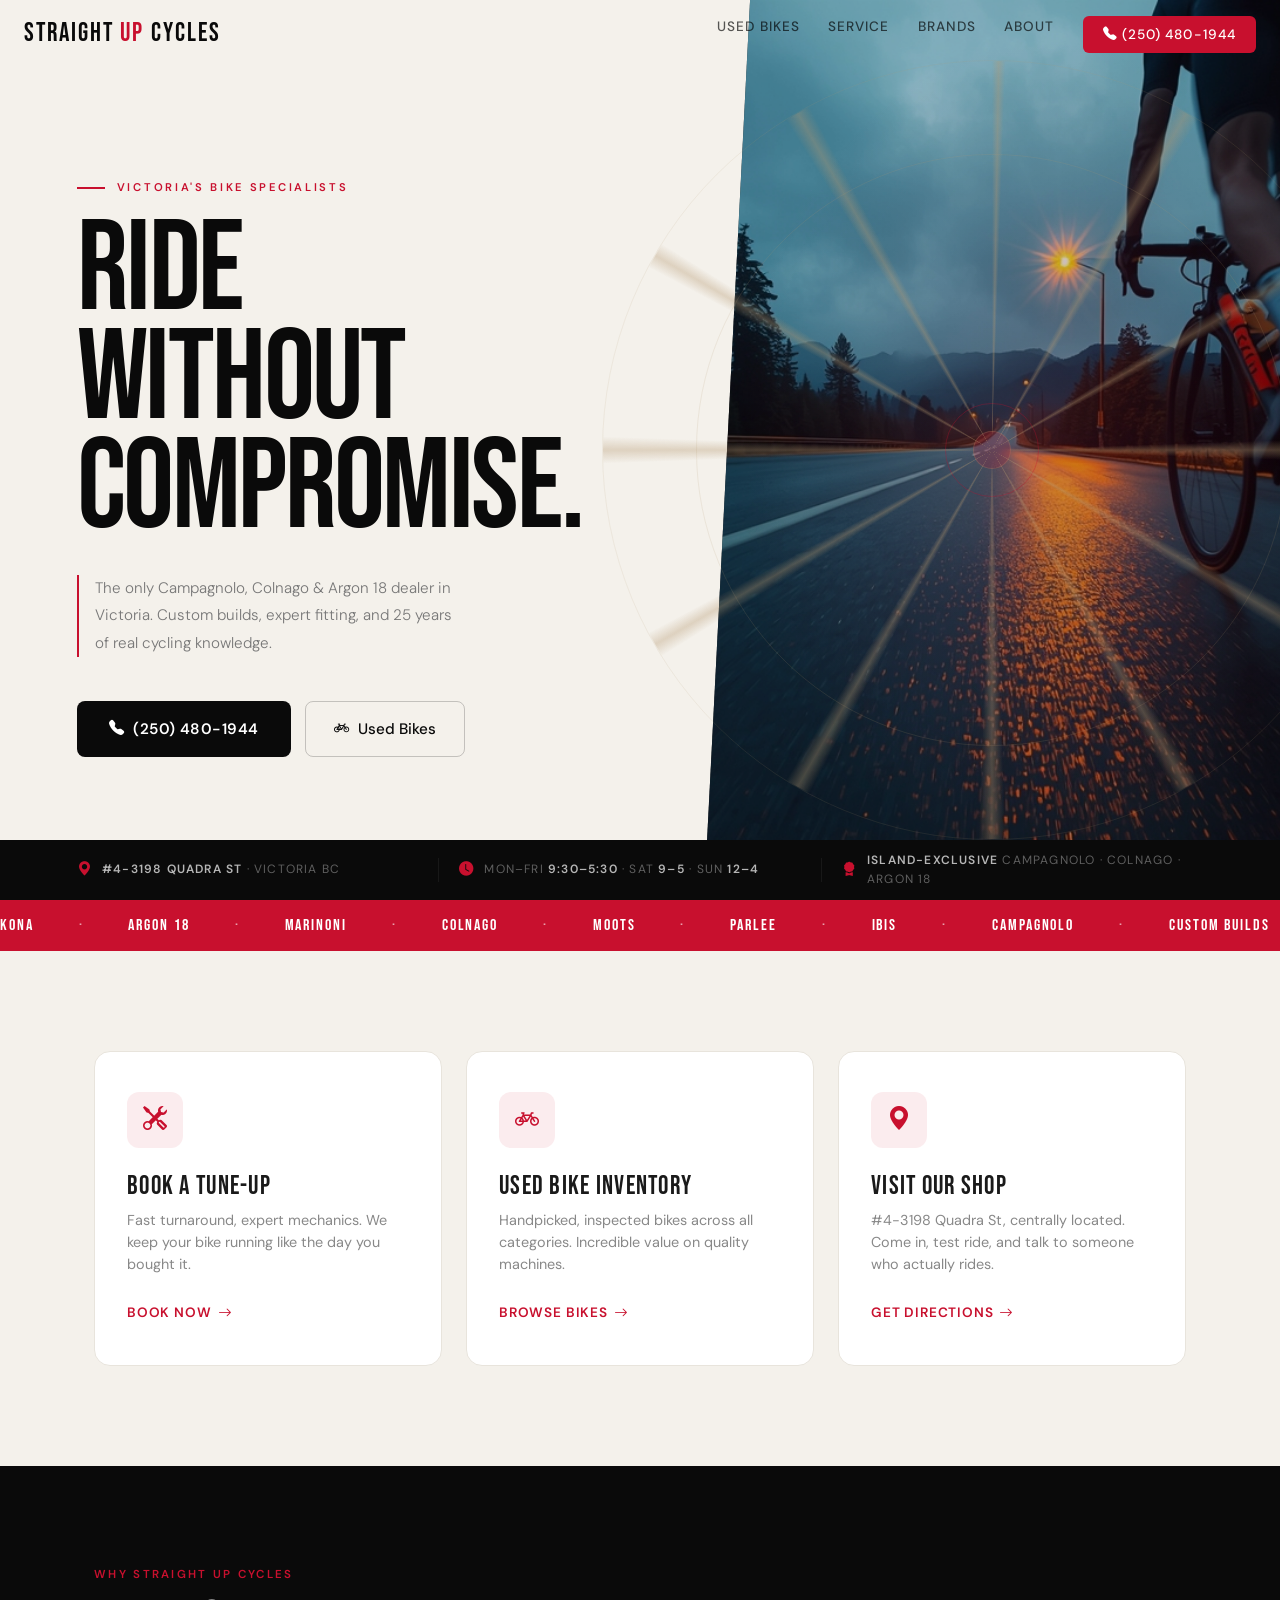
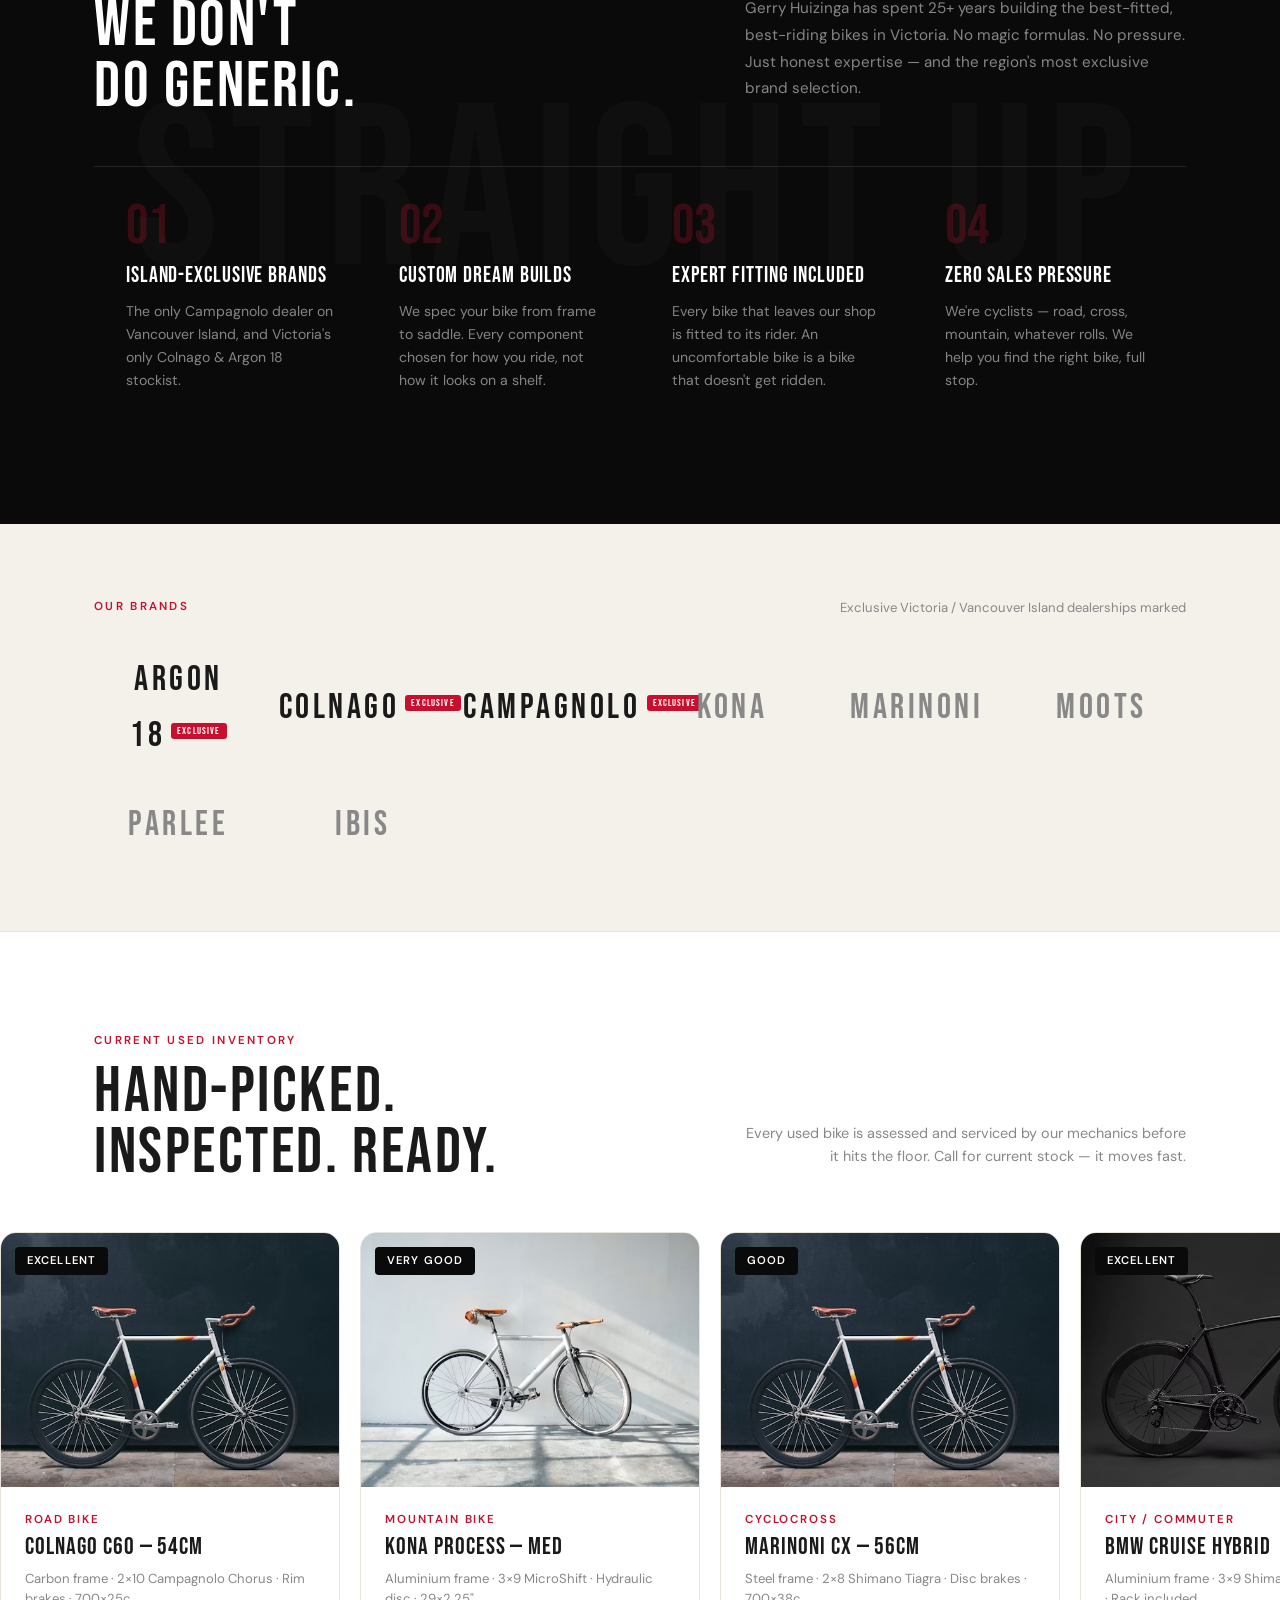
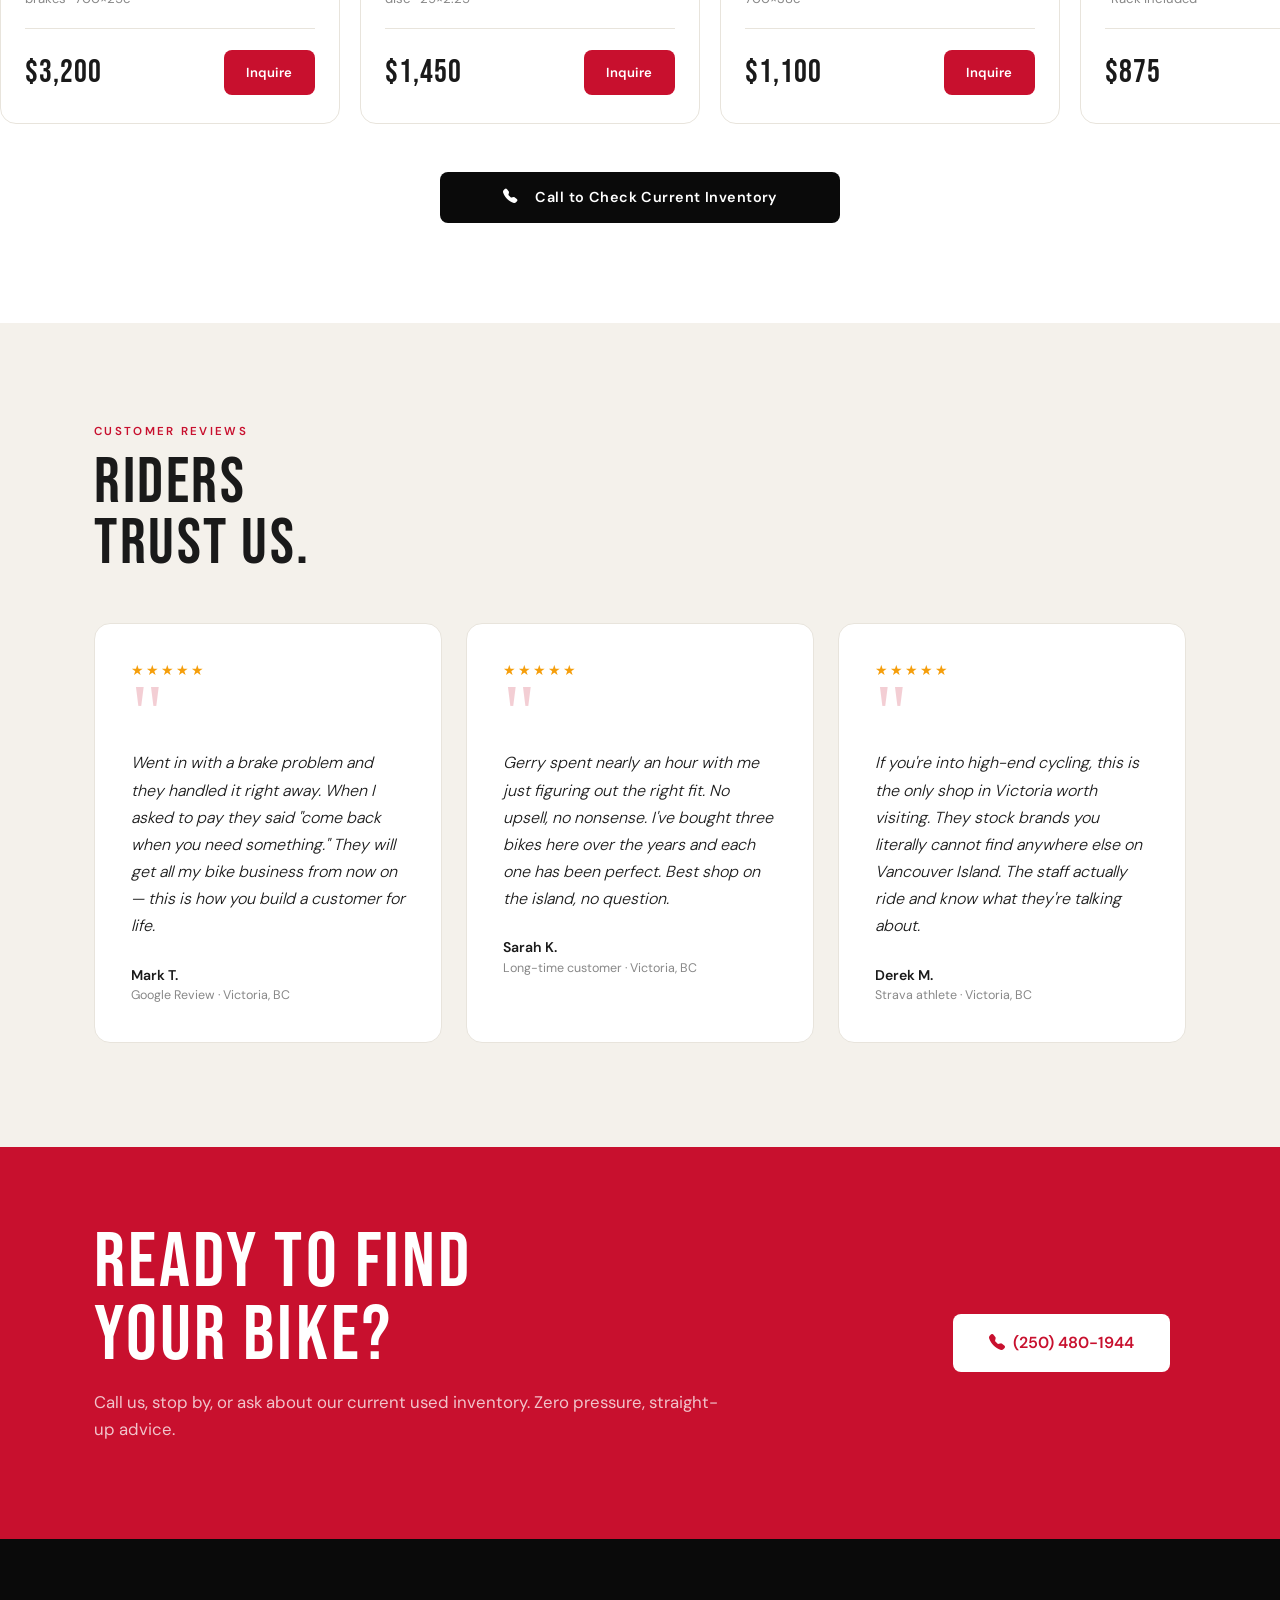
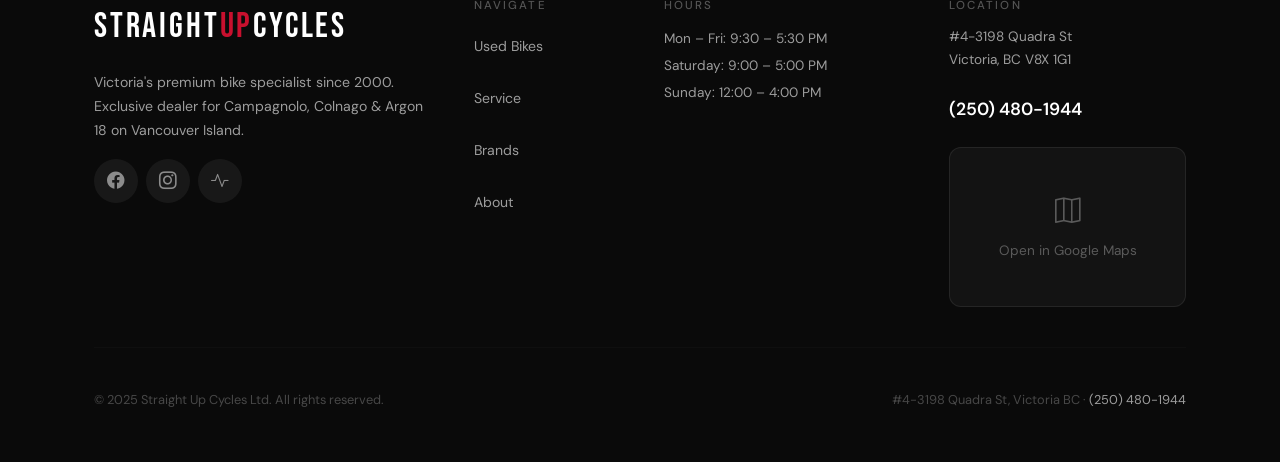
==== commit 2fc37559: "Updates !!" ====
--- a/index.html
+++ b/index.html
@@ -93,7 +93,7 @@
   </div>
 
   <div class="right-panel">
-    <img src="images/cyclist-hero.jpg" alt="Road cyclist at dusk on a wet BC road" loading="eager" />
+    <img src="images/cyclist-hero.jpg" alt="Road cyclist at dusk on a wet BC road" width="1600" height="1067" loading="eager" />
   </div>
 
   <div class="hero-strip">
@@ -244,7 +244,7 @@
       <!-- Original 4 cards -->
       <div class="bike-card">
         <div class="bike-card-img">
-          <img src="images/bike.jpg" alt="Road Bike" loading="lazy" />
+          <img src="images/bike.jpg" alt="Road Bike" width="800" height="600" loading="lazy" />
           <span class="condition-badge">Excellent</span>
         </div>
         <div class="bike-card-body">
@@ -260,7 +260,7 @@
 
       <div class="bike-card">
         <div class="bike-card-img">
-          <img src="images/Mountain-Bike.jpg" alt="Mountain Bike" loading="lazy" />
+          <img src="images/Mountain-Bike.jpg" alt="Mountain Bike" width="800" height="600" loading="lazy" />
           <span class="condition-badge">Very Good</span>
         </div>
         <div class="bike-card-body">
@@ -276,7 +276,7 @@
 
       <div class="bike-card">
         <div class="bike-card-img">
-          <img src="images/cycle-cross.jpg" alt="Cyclocross Bike" loading="lazy" />
+          <img src="images/cycle-cross.jpg" alt="Cyclocross Bike" width="800" height="600" loading="lazy" />
           <span class="condition-badge">Good</span>
         </div>
         <div class="bike-card-body">
@@ -292,7 +292,7 @@
 
       <div class="bike-card">
         <div class="bike-card-img">
-          <img src="images/city.jpg" alt="City Bike" loading="lazy" />
+          <img src="images/city.jpg" alt="City Bike" width="800" height="600" loading="lazy" />
           <span class="condition-badge">Excellent</span>
         </div>
         <div class="bike-card-body">
@@ -507,11 +507,15 @@
 
 
 <!-- ───────── STICKY MOBILE CALL BAR ───────── -->
-<div class="mobile-call-bar" role="complementary" aria-label="Call us">
-  <a href="tel:+12504801944">
-    <i class="bi bi-telephone-fill"></i>
-    Call Straight Up Cycles — (250) 480-1944
-  </a>
+<div class="mobile-call-bar" role="complementary" aria-label="Call section">
+  <div class="container d-flex gap-2 p-0">
+    <a href="tel:+12504801944" class="flex-grow-1">
+      <i class="bi bi-telephone-outbound-fill"></i> CALL SHOP
+    </a>
+    <a href="#bikes" class="flex-grow-1" style="background: var(--black); border: 1px solid rgba(255,255,255,0.2);">
+      <i class="bi bi-bicycle"></i> INVENTORY
+    </a>
+  </div>
 </div>
 
 
--- a/css/style.css
+++ b/css/style.css
@@ -3,25 +3,37 @@
   --off-white: #f4f1eb;
   --mid-gray: #888;
   --light-gray: #e8e4dc;
-  --accent: #c8102e;       /* Championship red */
+  --accent: #c8102e; /* Championship red */
   --accent-dark: #9e0b24;
   --text: #1a1a1a;
-}
-
-* { box-sizing: border-box; }
-
-html { scroll-behavior: smooth; }
+  --white: #ffffff;
+  --section-padding-y: 100px;
+  --section-padding-y-mobile: 60px;
+  --btn-radius: 8px;
+  --transition: all 0.3s cubic-bezier(0.4, 0, 0.2, 1);
+}
+
+* {
+  box-sizing: border-box;
+}
+
+html {
+  scroll-behavior: smooth;
+}
 
 body {
   font-family: 'DM Sans', sans-serif;
   background: var(--off-white);
   color: var(--text);
+  line-height: 1.6;
   overflow-x: hidden;
+  -webkit-font-smoothing: antialiased;
+  -moz-osx-font-smoothing: grayscale;
 }
 
 /* ─── TYPOGRAPHY ─── */
 .display-heading {
-  font-family: 'Bebas Neue', sans-serif;
+  font-family: "Bebas Neue", sans-serif;
   letter-spacing: 0.04em;
   line-height: 0.92;
 }
@@ -29,33 +41,55 @@
 /* ─── NAVBAR ─── */
 .site-nav {
   position: fixed;
-  top: 0; left: 0; right: 0;
+  top: 0;
+  left: 0;
+  right: 0;
   z-index: 1000;
   padding: 14px 24px;
   display: flex;
   align-items: center;
   justify-content: space-between;
-  transition: background 0.3s, box-shadow 0.3s;
-}
-.site-nav .nav-logo { color: var(--black); }
-.site-nav .nav-links a { color: rgba(0,0,0,0.65); }
-.site-nav .nav-links a:hover { color: var(--accent); }
+  transition:
+    background 0.3s,
+    box-shadow 0.3s;
+}
+.site-nav .nav-logo {
+  color: var(--black);
+}
+.site-nav .nav-links a {
+  color: rgba(0, 0, 0, 0.65);
+}
+.site-nav .nav-links a:hover {
+  color: var(--accent);
+}
 .site-nav.scrolled {
-  background: var(--black);
-  box-shadow: 0 2px 20px rgba(0,0,0,0.4);
-}
-.site-nav.scrolled .nav-logo { color: #fff; }
-.site-nav.scrolled .nav-links a { color: rgba(255,255,255,0.8); }
-.site-nav.scrolled .nav-links a:hover { color: var(--accent); }
+  background: rgba(10, 10, 10, 0.95);
+  backdrop-filter: blur(10px);
+  box-shadow: 0 4px 30px rgba(0,0,0,0.2);
+}
+.site-nav.scrolled .nav-logo {
+  color: #fff;
+}
+.site-nav.scrolled .nav-links a {
+  color: rgba(255,255,255,0.7);
+}
+.site-nav.scrolled .nav-links a:hover {
+  color: var(--accent);
+}
 .nav-logo {
-  font-family: 'Bebas Neue', sans-serif;
+  font-family: "Bebas Neue", sans-serif;
   font-size: 1.6rem;
   letter-spacing: 0.08em;
   text-decoration: none;
   transition: color 0.3s;
 }
-.nav-logo span { color: var(--accent); }
-.nav-links { display: none; gap: 28px; }
+.nav-logo span {
+  color: var(--accent);
+}
+.nav-links {
+  display: none;
+  gap: 28px;
+}
 .nav-links a {
   text-decoration: none;
   font-size: 0.85rem;
@@ -70,7 +104,10 @@
   padding: 8px 20px;
   border-radius: 6px;
 }
-.nav-cta:hover { background: var(--accent-dark) !important; color: #fff !important; }
+.nav-cta:hover {
+  background: var(--accent-dark) !important;
+  color: #fff !important;
+}
 
 /* Hamburger button */
 .nav-hamburger {
@@ -90,41 +127,61 @@
   height: 2px;
   background: var(--accent);
   border-radius: 2px;
-  transition: transform 0.3s, opacity 0.3s, background 0.3s;
-}
-.site-nav.scrolled .nav-hamburger span { background: #fff; }
-.nav-hamburger.active span:nth-child(1) { transform: translateY(7px) rotate(45deg); background: #fff; }
-.nav-hamburger.active span:nth-child(2) { opacity: 0; }
-.nav-hamburger.active span:nth-child(3) { transform: translateY(-7px) rotate(-45deg); background: #fff; }
+  transition:
+    transform 0.3s,
+    opacity 0.3s,
+    background 0.3s;
+}
+.site-nav.scrolled .nav-hamburger span {
+  background: #fff;
+}
+.nav-hamburger.active span:nth-child(1) {
+  transform: translateY(7px) rotate(45deg);
+  background: #fff;
+}
+.nav-hamburger.active span:nth-child(2) {
+  opacity: 0;
+}
+.nav-hamburger.active span:nth-child(3) {
+  transform: translateY(-7px) rotate(-45deg);
+  background: #fff;
+}
 
 /* Mobile drawer */
 .mobile-drawer {
   position: fixed;
-  top: 0; right: 0; bottom: 0;
+  top: 0;
+  right: 0;
+  bottom: 0;
   width: 280px;
   background: var(--black);
   z-index: 2001; /* Elevated to ensure visibility */
   transform: translateX(100%);
-  transition: transform 0.35s cubic-bezier(0.22,1,0.36,1);
+  transition: transform 0.35s cubic-bezier(0.22, 1, 0.36, 1);
   padding: 100px 32px 40px;
   display: flex;
   flex-direction: column;
   gap: 0;
 }
-.mobile-drawer.open { transform: translateX(0); }
+.mobile-drawer.open {
+  transform: translateX(0);
+}
 .mobile-drawer a {
-  color: rgba(255,255,255,0.7);
+  color: rgba(255, 255, 255, 0.7);
   text-decoration: none;
   font-size: 1.1rem;
   font-weight: 500;
   letter-spacing: 0.08em;
   text-transform: uppercase;
   padding: 16px 0;
-  border-bottom: 1px solid rgba(255,255,255,0.06);
+  border-bottom: 1px solid rgba(255, 255, 255, 0.06);
   transition: color 0.2s;
   display: block;
 }
-.mobile-drawer a:hover, .mobile-drawer a:active { color: var(--accent); }
+.mobile-drawer a:hover,
+.mobile-drawer a:active {
+  color: var(--accent);
+}
 .mobile-drawer .drawer-cta {
   margin-top: auto;
   background: var(--accent);
@@ -144,7 +201,7 @@
 .drawer-backdrop {
   position: fixed;
   inset: 0;
-  background: rgba(0,0,0,0.5);
+  background: rgba(0, 0, 0, 0.5);
   z-index: 2000; /* Sits just below the drawer */
   opacity: 0;
   pointer-events: none;
@@ -156,9 +213,16 @@
 }
 
 @media (min-width: 769px) {
-  .nav-links { display: flex; }
-  .nav-hamburger { display: none; }
-  .mobile-drawer, .drawer-backdrop { display: none !important; }
+  .nav-links {
+    display: flex;
+  }
+  .nav-hamburger {
+    display: none;
+  }
+  .mobile-drawer,
+  .drawer-backdrop {
+    display: none !important;
+  }
 }
 
 /* ─── HERO (Concept B — "The White Line") ─── */
@@ -197,12 +261,12 @@
   z-index: 1;
 }
 .hero .right-panel::after {
-  content: '';
+  content: "";
   position: absolute;
   inset: 0;
   background: radial-gradient(
     ellipse at 60% 50%,
-    rgba(200,16,46,0.15) 0%,
+    rgba(200, 16, 46, 0.15) 0%,
     transparent 65%
   );
   z-index: 2;
@@ -211,7 +275,8 @@
 .hero .right-panel img {
   position: absolute;
   inset: 0;
-  width: 100%; height: 100%;
+  width: 100%;
+  height: 100%;
   object-fit: cover;
   z-index: 1;
   opacity: 0.8;
@@ -237,22 +302,22 @@
   perspective: 1000px;
 }
 .wheel-light::before {
-  content: '';
+  content: "";
   position: absolute;
   inset: 12%;
   border-radius: 50%;
   border: 1px solid rgba(182, 153, 114, 0.15);
 }
 .wheel-light::after {
-  content: '';
+  content: "";
   position: absolute;
   inset: 0;
   border-radius: 50%;
   background: conic-gradient(
     from 0deg,
     transparent 0deg,
-    rgba(182, 153, 114, 0.4) 1deg, /* Elegant Bronze Spokes */
-    transparent 2deg,
+    rgba(182, 153, 114, 0.4) 1deg,
+    /* Elegant Bronze Spokes */ transparent 2deg,
     transparent 28deg,
     rgba(182, 153, 114, 0.4) 30deg,
     transparent 32deg,
@@ -309,12 +374,23 @@
 }
 
 @keyframes hubHeartbeat {
-  0%, 100% { transform: scale(1); opacity: 0.2; }
-  50% { transform: scale(1.15); opacity: 0.5; }
-}
-@keyframes wheelSpin { 
-  from { transform: translate3d(var(--tw-translateX, 0px), -50%, 0) rotate(0deg); }
-  to { transform: translate3d(var(--tw-translateX, 0px), -50%, 0) rotate(360deg); } 
+  0%,
+  100% {
+    transform: scale(1);
+    opacity: 0.2;
+  }
+  50% {
+    transform: scale(1.15);
+    opacity: 0.5;
+  }
+}
+@keyframes wheelSpin {
+  from {
+    transform: translate3d(var(--tw-translateX, 0px), -50%, 0) rotate(0deg);
+  }
+  to {
+    transform: translate3d(var(--tw-translateX, 0px), -50%, 0) rotate(360deg);
+  }
 }
 
 .hero-eyebrow {
@@ -329,18 +405,20 @@
   gap: 12px;
 }
 .hero-eyebrow::before {
-  content: '';
+  content: "";
   display: inline-block;
-  width: 28px; height: 2px;
+  width: 28px;
+  height: 2px;
   background: var(--accent);
 }
 
 .hero h1 {
-  font-size: clamp(4.5rem, 8vw, 8rem);
-  line-height: 0.9;
-  letter-spacing: 0.02em;
+  font-size: clamp(4rem, 10vw, 8.5rem);
+  line-height: 0.85;
+  letter-spacing: -0.02em;
   color: var(--black);
-  margin-bottom: 28px;
+  margin-bottom: 32px;
+  font-weight: 400;
 }
 
 .hero-sub {
@@ -368,14 +446,19 @@
   color: #fff;
   text-decoration: none;
   border: none;
-  border-radius: 7px;
-  padding: 15px 30px;
-  font-size: 0.9rem;
+  border-radius: var(--btn-radius);
+  padding: 16px 32px;
+  font-size: 0.95rem;
   font-weight: 600;
   letter-spacing: 0.03em;
-  transition: background 0.2s, transform 0.15s;
-}
-.btn-primary-red:hover { background: var(--accent); color: #fff; transform: translateY(-2px); }
+  transition: var(--transition);
+}
+.btn-primary-red:hover {
+  background: var(--accent);
+  color: #fff;
+  transform: translateY(-2px);
+  box-shadow: 0 8px 20px rgba(200, 16, 46, 0.3);
+}
 
 .btn-outline-dark {
   display: inline-flex;
@@ -384,19 +467,26 @@
   background: transparent;
   color: var(--black);
   text-decoration: none;
-  border: 1.5px solid rgba(0,0,0,0.2);
-  border-radius: 7px;
-  padding: 14px 26px;
-  font-size: 0.9rem;
+  border: 1.5px solid rgba(0, 0, 0, 0.2);
+  border-radius: var(--btn-radius);
+  padding: 14px 28px;
+  font-size: 0.95rem;
   font-weight: 500;
-  transition: border-color 0.2s, color 0.2s;
-}
-.btn-outline-dark:hover { border-color: var(--accent); color: var(--accent); }
+  transition: var(--transition);
+}
+.btn-outline-dark:hover {
+  border-color: var(--black);
+  color: var(--white);
+  background: var(--black);
+  transform: translateY(-2px);
+}
 
 /* Bottom info strip */
 .hero-strip {
   position: absolute;
-  bottom: 0; left: 0; right: 0;
+  bottom: 0;
+  left: 0;
+  right: 0;
   height: 60px;
   background: var(--black);
   display: flex;
@@ -412,14 +502,23 @@
   font-size: 0.75rem;
   letter-spacing: 0.1em;
   text-transform: uppercase;
-  color: rgba(255,255,255,0.35);
-  border-right: 1px solid rgba(255,255,255,0.06);
+  color: rgba(255, 255, 255, 0.35);
+  border-right: 1px solid rgba(255, 255, 255, 0.06);
   padding: 0 20px;
 }
-.strip-item:first-child { padding-left: 0; }
-.strip-item:last-child { border-right: none; }
-.strip-item i { color: var(--accent); font-size: 0.9rem; }
-.strip-item strong { color: rgba(255,255,255,0.7); }
+.strip-item:first-child {
+  padding-left: 0;
+}
+.strip-item:last-child {
+  border-right: none;
+}
+.strip-item i {
+  color: var(--accent);
+  font-size: 0.9rem;
+}
+.strip-item strong {
+  color: rgba(255, 255, 255, 0.7);
+}
 
 @media (max-width: 768px) {
   .site-nav {
@@ -474,17 +573,33 @@
     padding: 16px;
     font-size: 1rem;
   }
-  .hero-strip { display: none; }
-  .wheel-light { width: 110%; opacity: 0.4; mix-blend-mode: normal; }
+  .hero-strip {
+    display: none;
+  }
+  .wheel-light {
+    width: 110%;
+    opacity: 0.4;
+    mix-blend-mode: normal;
+  }
 }
 
 @keyframes fadeUp {
-  from { opacity: 0; transform: translateY(30px); }
-  to   { opacity: 1; transform: translateY(0); }
+  from {
+    opacity: 0;
+    transform: translateY(30px);
+  }
+  to {
+    opacity: 1;
+    transform: translateY(0);
+  }
 }
 @keyframes fadeIn {
-  from { opacity: 0; }
-  to   { opacity: 1; }
+  from {
+    opacity: 0;
+  }
+  to {
+    opacity: 1;
+  }
 }
 
 /* ─── TICKER ─── */
@@ -497,20 +612,33 @@
 .ticker-inner {
   display: inline-block;
   animation: ticker 30s linear infinite;
-  font-family: 'Bebas Neue', sans-serif;
+  font-family: "Bebas Neue", sans-serif;
   font-size: 0.85rem;
   letter-spacing: 0.12em;
   color: #fff;
 }
-.ticker-inner span { margin: 0 24px; opacity: 0.6; }
+.ticker-inner span {
+  margin: 0 24px;
+  opacity: 0.6;
+}
 @keyframes ticker {
-  from { transform: translateX(0); }
-  to   { transform: translateX(-50%); }
+  from {
+    transform: translateX(0);
+  }
+  to {
+    transform: translateX(-50%);
+  }
 }
 @media (min-width: 769px) {
-  .ticker-wrap { padding: 12px 0; }
-  .ticker-inner { font-size: 1rem; }
-  .ticker-inner span { margin: 0 40px; }
+  .ticker-wrap {
+    padding: 12px 0;
+  }
+  .ticker-inner {
+    font-size: 1rem;
+  }
+  .ticker-inner span {
+    margin: 0 40px;
+  }
 }
 
 /* ─── SECTION HEADERS ─── */
@@ -529,7 +657,9 @@
 }
 
 /* ─── QUICK ACTIONS ─── */
-.quick-actions { padding: 48px 0 36px; }
+.quick-actions {
+  padding: var(--section-padding-y-mobile) 0;
+}
 
 .action-card {
   background: #fff;
@@ -542,29 +672,38 @@
   flex-direction: row;
   align-items: flex-start;
   gap: 16px;
-  transition: transform 0.2s, box-shadow 0.2s, border-color 0.2s;
+  transition:
+    transform 0.2s,
+    box-shadow 0.2s,
+    border-color 0.2s;
   height: 100%;
 }
-.action-card:hover, .action-card:active {
-  box-shadow: 0 12px 36px rgba(0,0,0,0.1);
+.action-card:hover,
+.action-card:active {
+  box-shadow: 0 12px 36px rgba(0, 0, 0, 0.1);
   border-color: var(--accent);
   color: var(--text);
 }
 .action-card .icon-wrap {
-  width: 48px; height: 48px;
+  width: 48px;
+  height: 48px;
   min-width: 48px;
-  background: rgba(200,16,46,0.08);
+  background: rgba(200, 16, 46, 0.08);
   border-radius: 12px;
-  display: flex; align-items: center; justify-content: center;
+  display: flex;
+  align-items: center;
+  justify-content: center;
   margin-bottom: 0;
 }
 .action-card .icon-wrap i {
   font-size: 1.3rem;
   color: var(--accent);
 }
-.action-card-text { flex: 1; }
+.action-card-text {
+  flex: 1;
+}
 .action-card h3 {
-  font-family: 'Bebas Neue', sans-serif;
+  font-family: "Bebas Neue", sans-serif;
   font-size: 1.4rem;
   letter-spacing: 0.05em;
   margin-bottom: 4px;
@@ -587,59 +726,79 @@
 }
 
 @media (min-width: 769px) {
-  .quick-actions { padding: 80px 0 60px; }
+  .quick-actions {
+    padding: var(--section-padding-y) 0;
+  }
   .action-card {
     flex-direction: column;
     padding: 40px 32px;
     gap: 0;
   }
-  .action-card:hover { transform: translateY(-6px); box-shadow: 0 20px 50px rgba(0,0,0,0.12); }
+  .action-card:hover {
+    transform: translateY(-6px);
+    box-shadow: 0 20px 50px rgba(0, 0, 0, 0.12);
+  }
   .action-card .icon-wrap {
-    width: 56px; height: 56px;
+    width: 56px;
+    height: 56px;
     margin-bottom: 24px;
   }
-  .action-card .icon-wrap i { font-size: 1.5rem; }
-  .action-card h3 { font-size: 1.6rem; margin-bottom: 8px; }
-  .action-card p { font-size: 0.9rem; margin-bottom: 24px; }
-  .action-arrow { font-size: 0.85rem; }
+  .action-card .icon-wrap i {
+    font-size: 1.5rem;
+  }
+  .action-card h3 {
+    font-size: 1.6rem;
+    margin-bottom: 8px;
+  }
+  .action-card p {
+    font-size: 0.9rem;
+    margin-bottom: 24px;
+  }
+  .action-arrow {
+    font-size: 0.85rem;
+  }
 }
 
 /* ─── DIFFERENTIATORS ─── */
 .differentiators {
   background: var(--black);
-  padding: 60px 0;
+  padding: var(--section-padding-y-mobile) 0;
   position: relative;
   overflow: hidden;
 }
 .differentiators::before {
-  content: 'STRAIGHT UP';
+  content: "STRAIGHT UP";
   position: absolute;
   top: 50%;
   left: 50%;
-  transform: translate(-50%,-50%);
-  font-family: 'Bebas Neue', sans-serif;
+  transform: translate(-50%, -50%);
+  font-family: "Bebas Neue", sans-serif;
   font-size: clamp(4rem, 18vw, 18rem);
   letter-spacing: 0.05em;
-  color: rgba(255,255,255,0.025);
+  color: rgba(255, 255, 255, 0.025);
   white-space: nowrap;
   pointer-events: none;
 }
-.differentiators .section-label { color: var(--accent); }
-.differentiators .section-title { color: #fff; }
+.differentiators .section-label {
+  color: var(--accent);
+}
+.differentiators .section-title {
+  color: #fff;
+}
 
 .diff-item {
   padding: 20px 16px;
-  border-top: 1px solid rgba(255,255,255,0.1);
+  border-top: 1px solid rgba(255, 255, 255, 0.1);
 }
 .diff-num {
-  font-family: 'Bebas Neue', sans-serif;
+  font-family: "Bebas Neue", sans-serif;
   font-size: 2.5rem;
-  color: rgba(200,16,46,0.25);
+  color: rgba(200, 16, 46, 0.25);
   line-height: 1;
   margin-bottom: 6px;
 }
 .diff-item h4 {
-  font-family: 'Bebas Neue', sans-serif;
+  font-family: "Bebas Neue", sans-serif;
   font-size: 1.2rem;
   letter-spacing: 0.04em;
   color: #fff;
@@ -647,36 +806,54 @@
 }
 .diff-item p {
   font-size: 0.82rem;
-  color: rgba(255,255,255,0.5);
+  color: rgba(255, 255, 255, 0.5);
   line-height: 1.55;
   margin: 0;
 }
 
 @media (min-width: 769px) {
-  .differentiators { padding: 100px 0; }
-  .diff-item { padding: 32px; }
-  .diff-num { font-size: 3.5rem; margin-bottom: 8px; }
-  .diff-item h4 { font-size: 1.4rem; margin-bottom: 10px; }
-  .diff-item p { font-size: 0.88rem; line-height: 1.65; }
+  .differentiators {
+    padding: var(--section-padding-y) 0;
+  }
+  .diff-item {
+    padding: 32px;
+  }
+  .diff-num {
+    font-size: 3.5rem;
+    margin-bottom: 8px;
+  }
+  .diff-item h4 {
+    font-size: 1.4rem;
+    margin-bottom: 10px;
+  }
+  .diff-item p {
+    font-size: 0.88rem;
+    line-height: 1.65;
+  }
 }
 
 /* ─── BRANDS ─── */
-.brands-section { padding: 48px 0; border-bottom: 1px solid var(--light-gray); }
+.brands-section {
+  padding: var(--section-padding-y-mobile) 0;
+  border-bottom: 1px solid var(--light-gray);
+}
 .brand-tag {
-  font-family: 'Bebas Neue', sans-serif;
+  font-family: "Bebas Neue", sans-serif;
   font-size: 1.2rem;
   letter-spacing: 0.1em;
   color: var(--mid-gray);
   padding: 6px 0;
   transition: color 0.2s;
 }
-.brand-tag:hover { color: var(--text); }
+.brand-tag:hover {
+  color: var(--text);
+}
 .brand-tag.exclusive {
   color: var(--text);
   position: relative;
 }
 .brand-tag.exclusive::after {
-  content: 'EXCLUSIVE';
+  content: "EXCLUSIVE";
   font-size: 0.5rem;
   background: var(--accent);
   color: #fff;
@@ -688,13 +865,25 @@
 }
 
 @media (min-width: 769px) {
-  .brands-section { padding: 70px 0; }
-  .brand-tag { font-size: clamp(1.4rem, 3vw, 2.2rem); padding: 8px 0; }
-  .brand-tag.exclusive::after { font-size: 0.6rem; padding: 2px 6px; margin-left: 6px; }
+  .brands-section {
+    padding: calc(var(--section-padding-y) * 0.7) 0;
+  }
+  .brand-tag {
+    font-size: clamp(1.4rem, 3vw, 2.2rem);
+    padding: 8px 0;
+  }
+  .brand-tag.exclusive::after {
+    font-size: 0.6rem;
+    padding: 2px 6px;
+    margin-left: 6px;
+  }
 }
 
 /* ─── USED BIKES ─── */
-.used-bikes { padding: 48px 0; background: #fff; }
+.used-bikes {
+  padding: var(--section-padding-y-mobile) 0;
+  background: #fff;
+}
 
 /* Infinite scroll track */
 .bike-marquee {
@@ -702,7 +891,9 @@
   position: relative;
   width: 100%;
 }
-.bike-marquee:hover .bike-track { animation-play-state: paused; }
+.bike-marquee:hover .bike-track {
+  animation-play-state: paused;
+}
 .bike-track {
   display: flex;
   gap: 20px;
@@ -710,8 +901,12 @@
   width: max-content;
 }
 @keyframes scrollBikes {
-  from { transform: translateX(0); }
-  to   { transform: translateX(-50%); }
+  from {
+    transform: translateX(0);
+  }
+  to {
+    transform: translateX(-50%);
+  }
 }
 .bike-track > .bike-card {
   flex: 0 0 300px;
@@ -722,11 +917,13 @@
   border-radius: 16px;
   overflow: hidden;
   border: 1px solid var(--light-gray);
-  transition: transform 0.2s, box-shadow 0.2s;
+  transition:
+    transform 0.2s,
+    box-shadow 0.2s;
   height: 100%;
 }
 .bike-card:hover {
-  box-shadow: 0 16px 40px rgba(0,0,0,0.1);
+  box-shadow: 0 16px 40px rgba(0, 0, 0, 0.1);
   transform: translateY(-4px);
 }
 .bike-card-img {
@@ -758,7 +955,9 @@
   padding: 4px 10px;
   border-radius: 4px;
 }
-.bike-card-body { padding: 20px; }
+.bike-card-body {
+  padding: 20px;
+}
 .bike-type {
   font-size: 0.68rem;
   font-weight: 600;
@@ -768,7 +967,7 @@
   margin-bottom: 4px;
 }
 .bike-name {
-  font-family: 'Bebas Neue', sans-serif;
+  font-family: "Bebas Neue", sans-serif;
   font-size: 1.3rem;
   letter-spacing: 0.04em;
   line-height: 1;
@@ -789,7 +988,7 @@
   padding-top: 16px;
 }
 .bike-price {
-  font-family: 'Bebas Neue', sans-serif;
+  font-family: "Bebas Neue", sans-serif;
   font-size: 1.6rem;
   letter-spacing: 0.03em;
   color: var(--text);
@@ -805,28 +1004,62 @@
   font-weight: 600;
   text-decoration: none;
   letter-spacing: 0.04em;
-  transition: background 0.2s, transform 0.15s;
+  transition:
+    background 0.2s,
+    transform 0.15s;
   min-height: 44px;
   display: inline-flex;
   align-items: center;
   white-space: nowrap;
 }
-.btn-inquire:hover { background: var(--black); color: #fff; transform: translateY(-1px); }
+.btn-inquire:hover {
+  background: var(--black);
+  color: #fff;
+  transform: translateX(4px);
+}
 
 @media (min-width: 769px) {
-  .used-bikes { padding: 100px 0; }
-  .bike-track > .bike-card { flex: 0 0 340px; min-width: 340px; }
-  .bike-card-body { padding: 24px; }
-  .bike-card-img .condition-badge { top: 14px; left: 14px; font-size: 0.7rem; padding: 5px 12px; }
-  .bike-type { font-size: 0.72rem; margin-bottom: 6px; }
-  .bike-name { font-size: 1.5rem; margin-bottom: 10px; }
-  .bike-specs { font-size: 0.82rem; margin-bottom: 20px; }
-  .bike-footer { padding-top: 18px; }
-  .bike-price { font-size: 2rem; }
+  .used-bikes {
+    padding: var(--section-padding-y) 0;
+  }
+  .bike-track > .bike-card {
+    flex: 0 0 340px;
+    min-width: 340px;
+  }
+  .bike-card-body {
+    padding: 24px;
+  }
+  .bike-card-img .condition-badge {
+    top: 14px;
+    left: 14px;
+    font-size: 0.7rem;
+    padding: 5px 12px;
+  }
+  .bike-type {
+    font-size: 0.72rem;
+    margin-bottom: 6px;
+  }
+  .bike-name {
+    font-size: 1.5rem;
+    margin-bottom: 10px;
+  }
+  .bike-specs {
+    font-size: 0.82rem;
+    margin-bottom: 20px;
+  }
+  .bike-footer {
+    padding-top: 18px;
+  }
+  .bike-price {
+    font-size: 2rem;
+  }
 }
 
 /* ─── TESTIMONIALS ─── */
-.testimonials { padding: 48px 0; background: var(--off-white); }
+.testimonials {
+  padding: var(--section-padding-y-mobile) 0;
+  background: var(--off-white);
+}
 
 .testimonial-scroll-wrap {
   overflow-x: auto;
@@ -835,7 +1068,9 @@
   scrollbar-width: none;
   padding-bottom: 4px;
 }
-.testimonial-scroll-wrap::-webkit-scrollbar { display: none; }
+.testimonial-scroll-wrap::-webkit-scrollbar {
+  display: none;
+}
 .testimonial-scroll-inner {
   display: flex;
   gap: 16px;
@@ -853,7 +1088,12 @@
   border: 1px solid var(--light-gray);
   height: 100%;
 }
-.stars { color: #f59e0b; font-size: 0.85rem; letter-spacing: 2px; margin-bottom: 12px; }
+.stars {
+  color: #f59e0b;
+  font-size: 0.85rem;
+  letter-spacing: 2px;
+  margin-bottom: 12px;
+}
 .testimonial-card blockquote {
   font-size: 0.9rem;
   line-height: 1.65;
@@ -881,18 +1121,33 @@
 }
 
 @media (min-width: 769px) {
-  .testimonials { padding: 100px 0; }
-  .testimonial-scroll-wrap { overflow: visible; }
+  .testimonials {
+    padding: var(--section-padding-y) 0;
+  }
+  .testimonial-scroll-wrap {
+    overflow: visible;
+  }
   .testimonial-scroll-inner {
     display: grid;
     grid-template-columns: repeat(3, 1fr);
     gap: 24px;
     padding: 0;
   }
-  .testimonial-scroll-inner > .testimonial-wrap { flex: none; }
-  .testimonial-card { padding: 36px; }
-  .testimonial-card blockquote { font-size: 1rem; line-height: 1.7; margin-bottom: 24px; }
-  .quote-mark { font-size: 5rem; margin-bottom: 16px; }
+  .testimonial-scroll-inner > .testimonial-wrap {
+    flex: none;
+  }
+  .testimonial-card {
+    padding: 36px;
+  }
+  .testimonial-card blockquote {
+    font-size: 1rem;
+    line-height: 1.7;
+    margin-bottom: 24px;
+  }
+  .quote-mark {
+    font-size: 5rem;
+    margin-bottom: 16px;
+  }
 }
 
 /* ─── CTA BAND ─── */
@@ -905,13 +1160,16 @@
   color: #fff;
   line-height: 0.95;
 }
-.cta-band p { color: rgba(255,255,255,0.75); font-size: 0.95rem; }
+.cta-band p {
+  color: rgba(255, 255, 255, 0.75);
+  font-size: 0.95rem;
+}
 .btn-white {
   background: #fff;
   color: var(--accent);
   border: none;
-  border-radius: 8px;
-  padding: 16px 28px;
+  border-radius: var(--btn-radius);
+  padding: 16px 32px;
   font-size: 1rem;
   font-weight: 700;
   text-decoration: none;
@@ -919,62 +1177,99 @@
   align-items: center;
   justify-content: center;
   gap: 8px;
-  transition: background 0.2s, transform 0.15s;
+  transition:
+    background 0.2s,
+    transform 0.15s;
   min-height: 52px;
   width: 100%;
 }
-.btn-white:hover { background: var(--off-white); color: var(--accent); transform: translateY(-2px); }
+.btn-white:hover {
+  background: var(--off-white);
+  color: var(--accent);
+  transform: translateY(-2px);
+}
 
 @media (min-width: 769px) {
-  .cta-band { padding: 80px 0; }
-  .cta-band p { font-size: 1.05rem; }
-  .btn-white { width: auto; padding: 16px 36px; }
+  .cta-band {
+    padding: 80px 0;
+  }
+  .cta-band p {
+    font-size: 1.05rem;
+  }
+  .btn-white {
+    width: auto;
+    padding: 16px 36px;
+  }
 }
 
 /* ─── FOOTER ─── */
 footer {
   background: var(--black);
-  color: rgba(255,255,255,0.6);
+  color: rgba(255, 255, 255, 0.6);
   padding: 48px 0 120px; /* extra bottom for mobile call bar */
 }
 .footer-logo {
-  font-family: 'Bebas Neue', sans-serif;
+  font-family: "Bebas Neue", sans-serif;
   font-size: 1.8rem;
   letter-spacing: 0.08em;
   color: #fff;
   text-decoration: none;
 }
-.footer-logo span { color: var(--accent); }
+.footer-logo span {
+  color: var(--accent);
+}
 footer h6 {
   font-size: 0.72rem;
   letter-spacing: 0.18em;
   text-transform: uppercase;
-  color: rgba(255,255,255,0.3);
+  color: rgba(255, 255, 255, 0.3);
   margin-bottom: 12px;
 }
-footer a { color: rgba(255,255,255,0.6); text-decoration: none; transition: color 0.2s; min-height: 44px; display: inline-flex; align-items: center; }
-footer a:hover { color: var(--accent); }
-.footer-divider { border-color: rgba(255,255,255,0.08); margin: 30px 0 20px; }
-.footer-legal { font-size: 0.75rem; color: rgba(255,255,255,0.25); text-align: center; }
+footer a {
+  color: rgba(255, 255, 255, 0.6);
+  text-decoration: none;
+  transition: color 0.2s;
+  min-height: 44px;
+  display: inline-flex;
+  align-items: center;
+}
+footer a:hover {
+  color: var(--accent);
+}
+.footer-divider {
+  border-color: rgba(255, 255, 255, 0.08);
+  margin: 30px 0 20px;
+}
+.footer-legal {
+  font-size: 0.75rem;
+  color: rgba(255, 255, 255, 0.25);
+  text-align: center;
+}
 
 .social-btn {
-  width: 44px; height: 44px;
+  width: 44px;
+  height: 44px;
   border-radius: 50%;
-  background: rgba(255,255,255,0.06);
+  background: rgba(255, 255, 255, 0.06);
   display: inline-flex;
   align-items: center;
   justify-content: center;
-  color: rgba(255,255,255,0.5);
+  color: rgba(255, 255, 255, 0.5);
   font-size: 1.1rem;
-  transition: background 0.2s, color 0.2s;
+  transition:
+    background 0.2s,
+    color 0.2s;
   text-decoration: none;
 }
-.social-btn:hover { background: var(--accent); color: #fff; }
+.social-btn:hover {
+  background: var(--accent);
+  color: #fff;
+}
 
 /* Map embed placeholder */
 .map-placeholder {
-  background: rgba(255,255,255,0.04);
-  border: 1px solid rgba(255,255,255,0.08);
+  background: rgba(255, 255, 255, 0.04);
+  border: 1px solid rgba(255, 255, 255, 0.08);
   border-radius: 12px;
   height: 120px;
   display: flex;
@@ -982,32 +1277,51 @@
   justify-content: center;
   flex-direction: column;
   gap: 8px;
-  color: rgba(255,255,255,0.3);
+  color: rgba(255, 255, 255, 0.3);
   font-size: 0.85rem;
   text-decoration: none;
   min-height: 44px;
 }
-.map-placeholder i { font-size: 1.6rem; }
-.map-placeholder:hover { border-color: var(--accent); color: var(--accent); }
+.map-placeholder i {
+  font-size: 1.6rem;
+}
+.map-placeholder:hover {
+  border-color: var(--accent);
+  color: var(--accent);
+}
 
 @media (min-width: 769px) {
-  footer { padding: 60px 0 40px; }
-  .footer-logo { font-size: 2.2rem; }
-  .footer-divider { margin: 40px 0 30px; }
-  .footer-legal { font-size: 0.8rem; text-align: left; }
-  .map-placeholder { height: 160px; }
+  footer {
+    padding: 60px 0 40px;
+  }
+  .footer-logo {
+    font-size: 2.2rem;
+  }
+  .footer-divider {
+    margin: 40px 0 30px;
+  }
+  .footer-legal {
+    font-size: 0.8rem;
+    text-align: left;
+  }
+  .map-placeholder {
+    height: 160px;
+  }
 }
 
 /* ─── STICKY MOBILE CALL BAR ─── */
 .mobile-call-bar {
   display: block;
   position: fixed;
-  bottom: 0; left: 0; right: 0;
+  bottom: 0;
+  left: 0;
+  right: 0;
   z-index: 999;
-  padding: 10px 16px;
-  padding-bottom: calc(10px + env(safe-area-inset-bottom, 0px));
-  background: var(--black);
-  border-top: 2px solid var(--accent);
+  padding: 12px 20px;
+  padding-bottom: calc(12px + env(safe-area-inset-bottom, 0px));
+  background: rgba(10, 10, 10, 0.9);
+  backdrop-filter: blur(15px);
+  border-top: 1px solid rgba(255, 255, 255, 0.1);
 }
 .mobile-call-bar a {
   background: var(--accent);
@@ -1025,14 +1339,18 @@
   min-height: 52px;
 }
 @media (min-width: 769px) {
-  .mobile-call-bar { display: none; }
+  .mobile-call-bar {
+    display: none;
+  }
 }
 
 /* ─── FADE-IN OBSERVER UTILITY ─── */
 .fade-up {
   opacity: 0;
   transform: translateY(40px);
-  transition: opacity 0.65s ease, transform 0.65s ease;
+  transition:
+    opacity 0.65s ease,
+    transform 0.65s ease;
 }
 .fade-up.visible {
   opacity: 1;
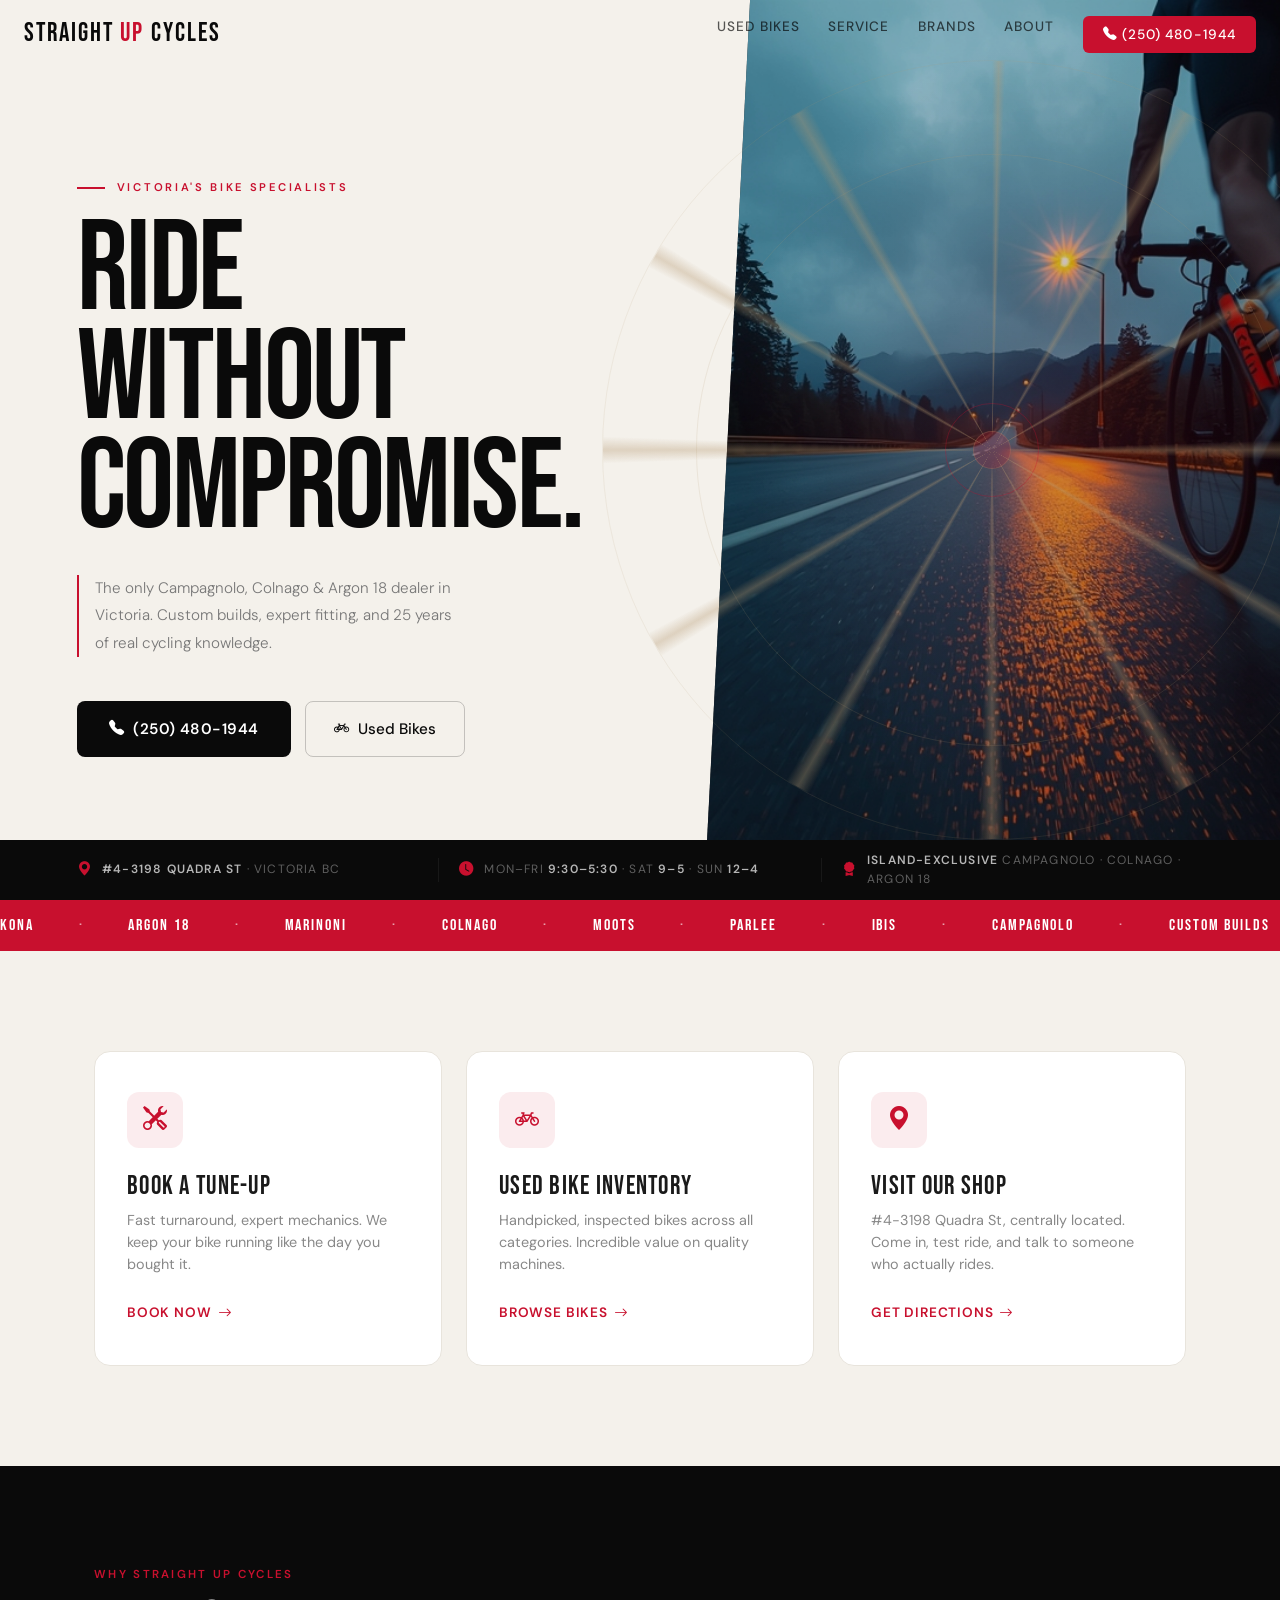
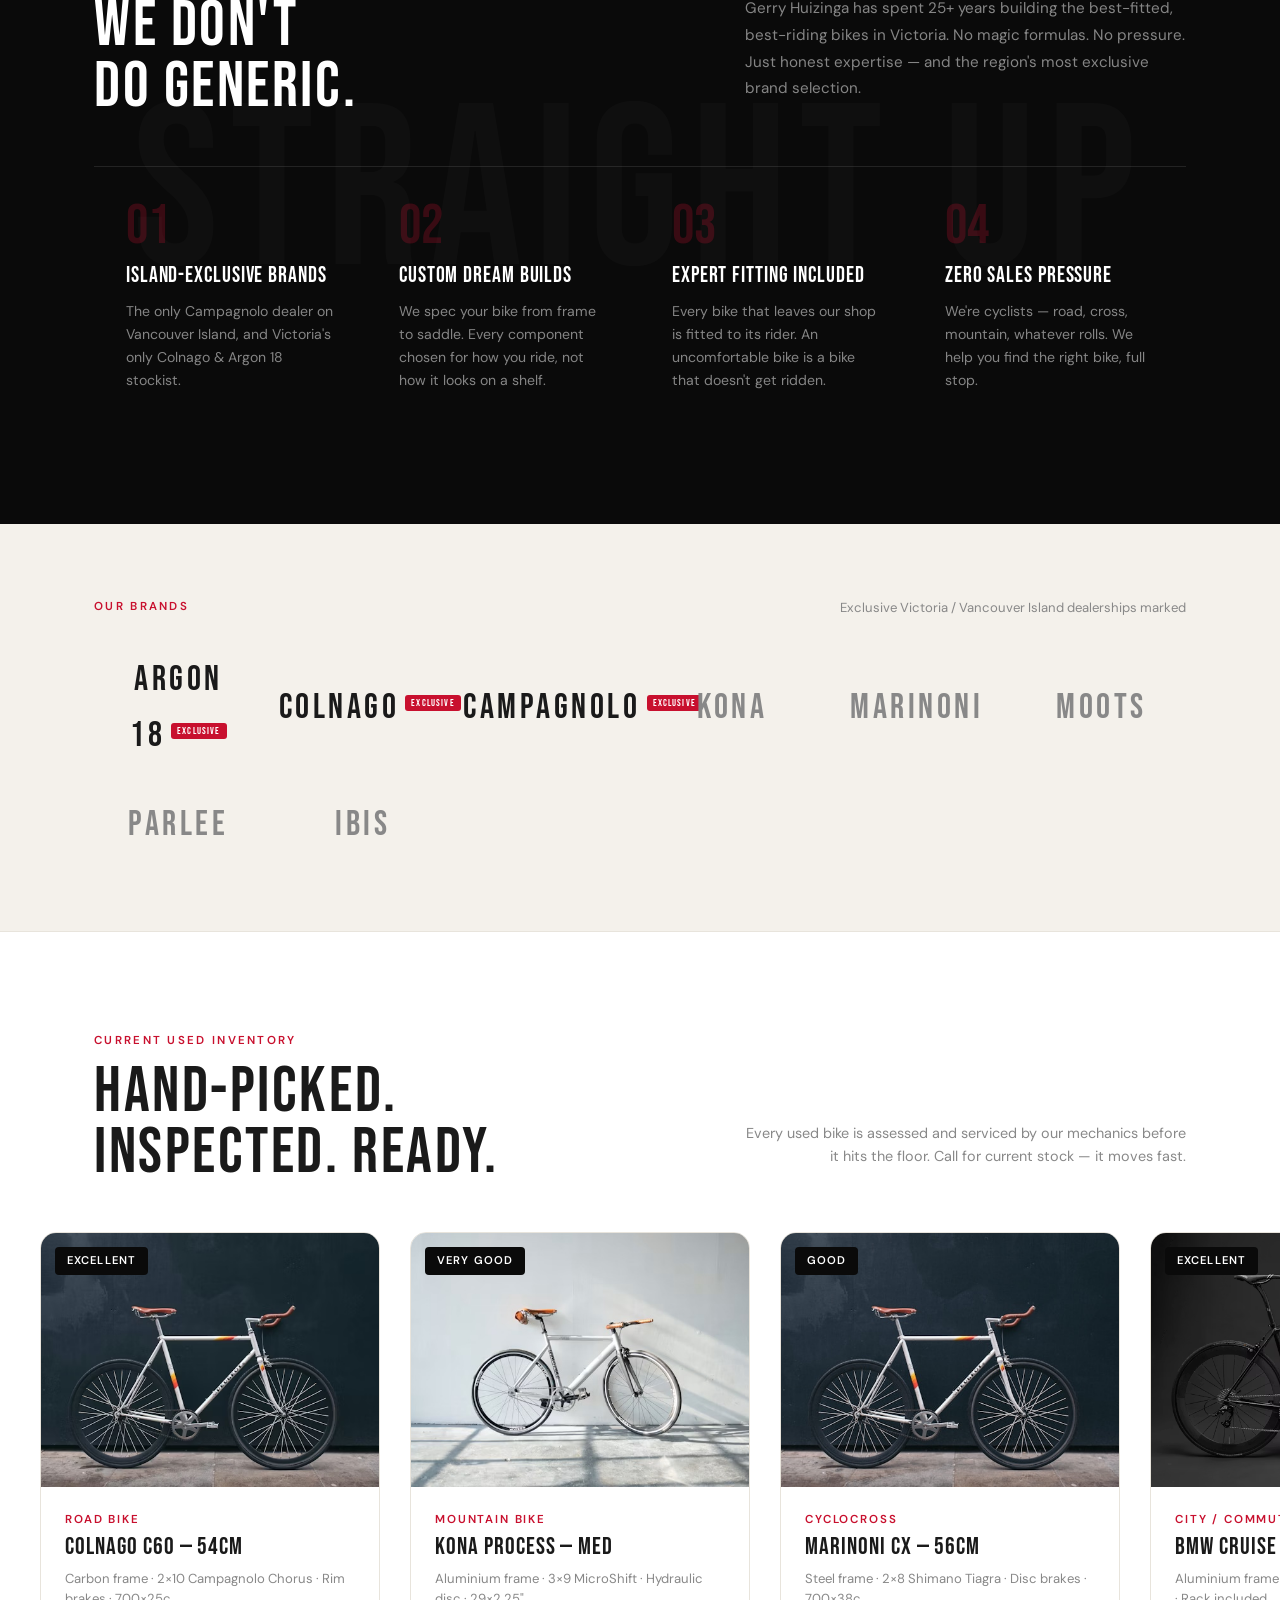
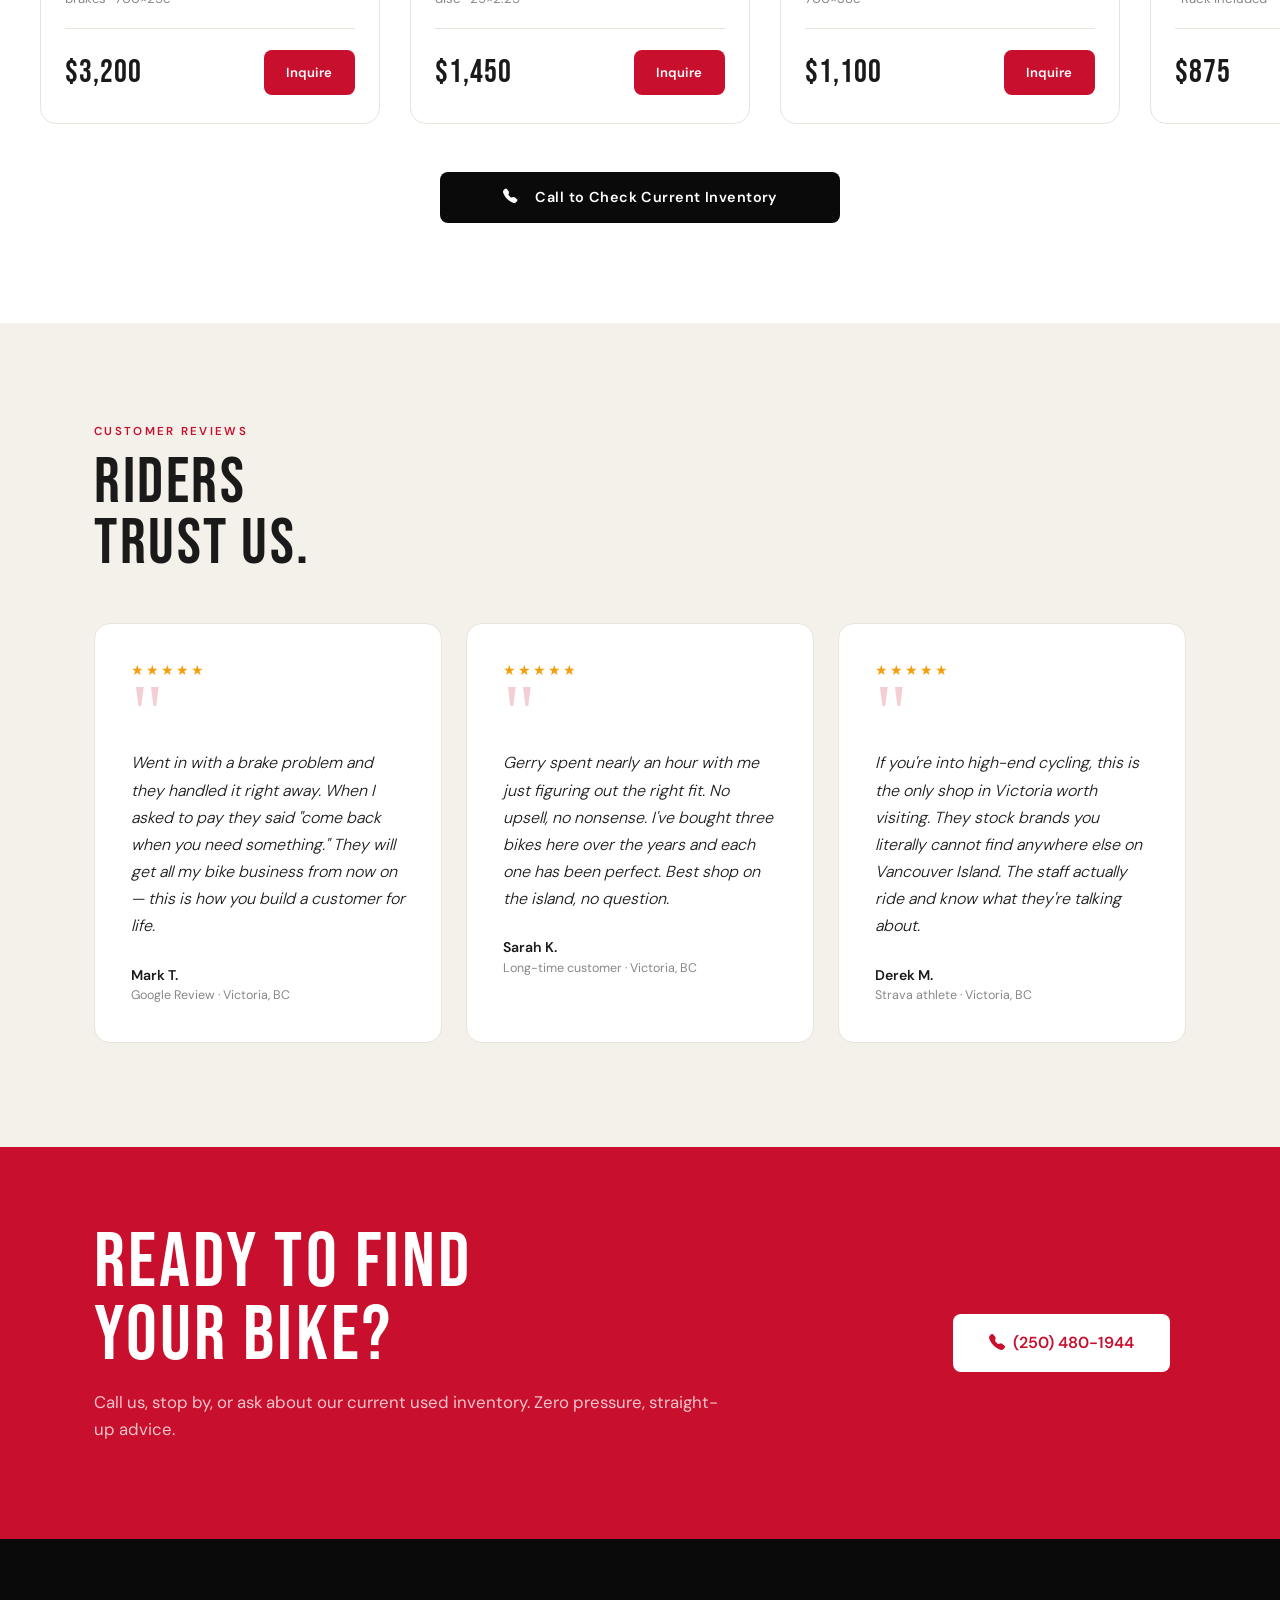
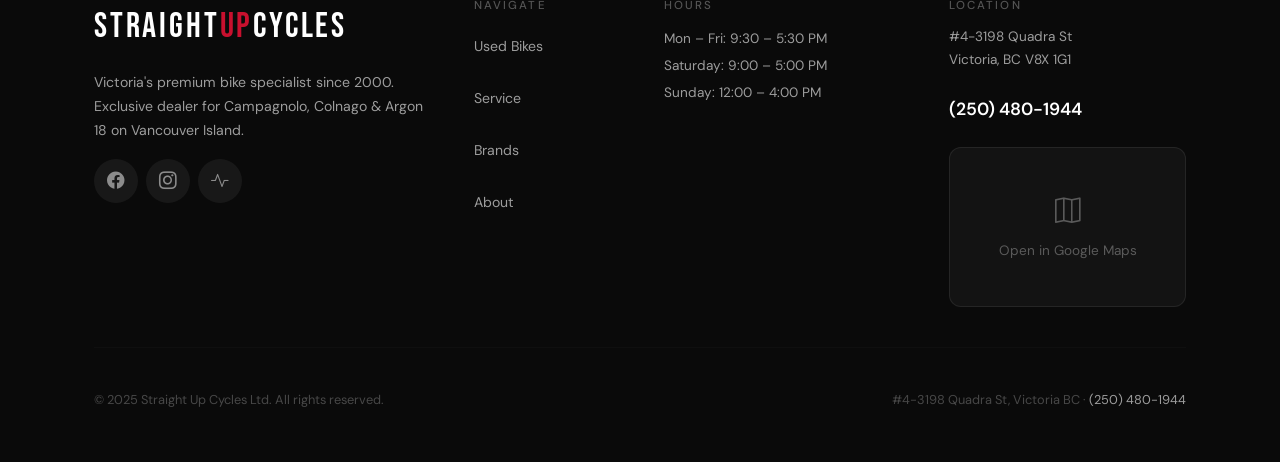
==== commit 798b342a: "Updates" ====
--- a/index.html
+++ b/index.html
@@ -306,71 +306,6 @@
         </div>
       </div>
 
-      <!-- Duplicated 4 cards for seamless loop -->
-      <div class="bike-card" aria-hidden="true">
-        <div class="bike-card-img">
-          <img src="images/bike.jpg" alt="" loading="lazy" />
-          <span class="condition-badge">Excellent</span>
-        </div>
-        <div class="bike-card-body">
-          <div class="bike-type">Road Bike</div>
-          <div class="bike-name">Colnago C60 — 54cm</div>
-          <div class="bike-specs">Carbon frame · 2×10 Campagnolo Chorus · Rim brakes · 700×25c</div>
-          <div class="bike-footer">
-            <div class="bike-price">$3,200</div>
-            <a href="tel:+12504801944" class="btn-inquire">Inquire</a>
-          </div>
-        </div>
-      </div>
-
-      <div class="bike-card" aria-hidden="true">
-        <div class="bike-card-img">
-          <img src="images/Mountain-Bike.jpg" alt="" loading="lazy" />
-          <span class="condition-badge">Very Good</span>
-        </div>
-        <div class="bike-card-body">
-          <div class="bike-type">Mountain Bike</div>
-          <div class="bike-name">Kona Process — Med</div>
-          <div class="bike-specs">Aluminium frame · 3×9 MicroShift · Hydraulic disc · 29×2.25"</div>
-          <div class="bike-footer">
-            <div class="bike-price">$1,450</div>
-            <a href="tel:+12504801944" class="btn-inquire">Inquire</a>
-          </div>
-        </div>
-      </div>
-
-      <div class="bike-card" aria-hidden="true">
-        <div class="bike-card-img">
-          <img src="images/cycle-cross.jpg" alt="" loading="lazy" />
-          <span class="condition-badge">Good</span>
-        </div>
-        <div class="bike-card-body">
-          <div class="bike-type">Cyclocross</div>
-          <div class="bike-name">Marinoni CX — 56cm</div>
-          <div class="bike-specs">Steel frame · 2×8 Shimano Tiagra · Disc brakes · 700×38c</div>
-          <div class="bike-footer">
-            <div class="bike-price">$1,100</div>
-            <a href="tel:+12504801944" class="btn-inquire">Inquire</a>
-          </div>
-        </div>
-      </div>
-
-      <div class="bike-card" aria-hidden="true">
-        <div class="bike-card-img">
-          <img src="images/city.jpg" alt="" loading="lazy" />
-          <span class="condition-badge">Excellent</span>
-        </div>
-        <div class="bike-card-body">
-          <div class="bike-type">City / Commuter</div>
-          <div class="bike-name">BMW Cruise Hybrid</div>
-          <div class="bike-specs">Aluminium frame · 3×9 Shimano XT · Rim brakes · Rack included</div>
-          <div class="bike-footer">
-            <div class="bike-price">$875</div>
-            <a href="tel:+12504801944" class="btn-inquire">Inquire</a>
-          </div>
-        </div>
-      </div>
-
     </div>
   </div>
 
--- a/css/style.css
+++ b/css/style.css
@@ -212,7 +212,7 @@
   pointer-events: auto;
 }
 
-@media (min-width: 769px) {
+@media (min-width: 992px) {
   .nav-links {
     display: flex;
   }
@@ -222,6 +222,14 @@
   .mobile-drawer,
   .drawer-backdrop {
     display: none !important;
+  }
+}
+@media (max-width: 991px) {
+  .nav-links {
+    display: none;
+  }
+  .nav-hamburger {
+    display: flex;
   }
 }
 
@@ -520,7 +528,7 @@
   color: rgba(255, 255, 255, 0.7);
 }
 
-@media (max-width: 768px) {
+@media (max-width: 991px) {
   .site-nav {
     padding: 8px 16px; /* Reduced vertical footprint */
   }
@@ -548,12 +556,21 @@
   .hero .right-panel {
     flex: none;
     height: 45vh;
-    min-height: 280px;
-    clip-path: none;
-  }
+  min-height: 280px;
+  clip-path: none;
+  background: var(--black);
+}
+.hero .right-panel::before {
+  content: "";
+  position: absolute;
+  inset: 0;
+  background: linear-gradient(to bottom, rgba(0,0,0,0.6) 0%, rgba(0,0,0,0.2) 40%, rgba(0,0,0,0.6) 100%);
+  z-index: 3;
+}
   .hero .left-panel {
     flex: none;
-    padding: 40px 24px 36px;
+    padding: 60px 24px 40px;
+    z-index: 10;
   }
   .hero h1 {
     font-size: clamp(3.2rem, 12vw, 4.5rem);
@@ -894,18 +911,31 @@
 .bike-marquee:hover .bike-track {
   animation-play-state: paused;
 }
+@keyframes scrollBikes {
+  from { transform: translateX(0); }
+  to   { transform: translateX(calc(-100% + 100vw)); }
+}
 .bike-track {
   display: flex;
   gap: 20px;
+  padding: 0 20px;
   animation: scrollBikes 28s linear infinite;
   width: max-content;
 }
-@keyframes scrollBikes {
-  from {
-    transform: translateX(0);
-  }
-  to {
-    transform: translateX(-50%);
+@media (min-width: 1200px) {
+  .bike-track {
+    display: grid;
+    grid-template-columns: repeat(4, 1fr);
+    width: 100%;
+    max-width: 1280px;
+    margin: 0 auto;
+    gap: 30px;
+    padding: 0 40px;
+    animation: none;
+  }
+  .bike-track > .bike-card {
+    flex: none;
+    min-width: 0;
   }
 }
 .bike-track > .bike-card {
